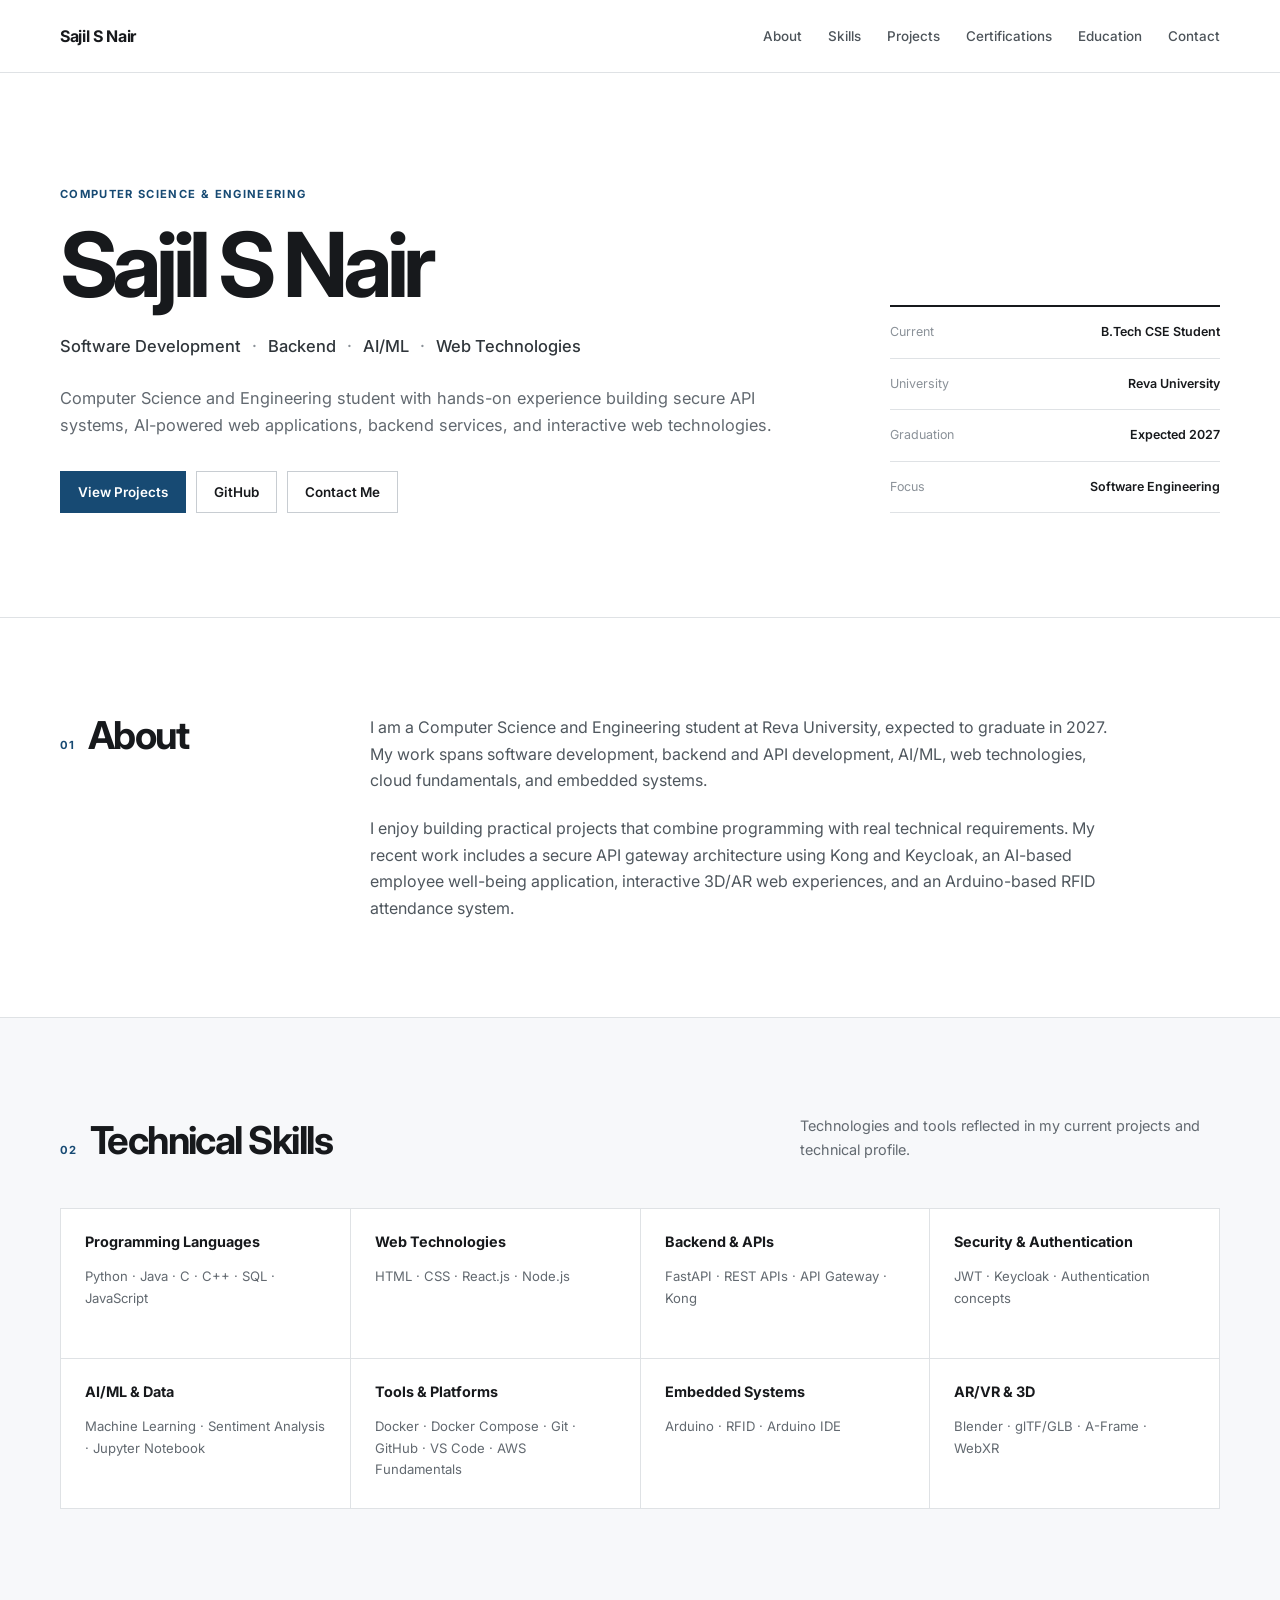
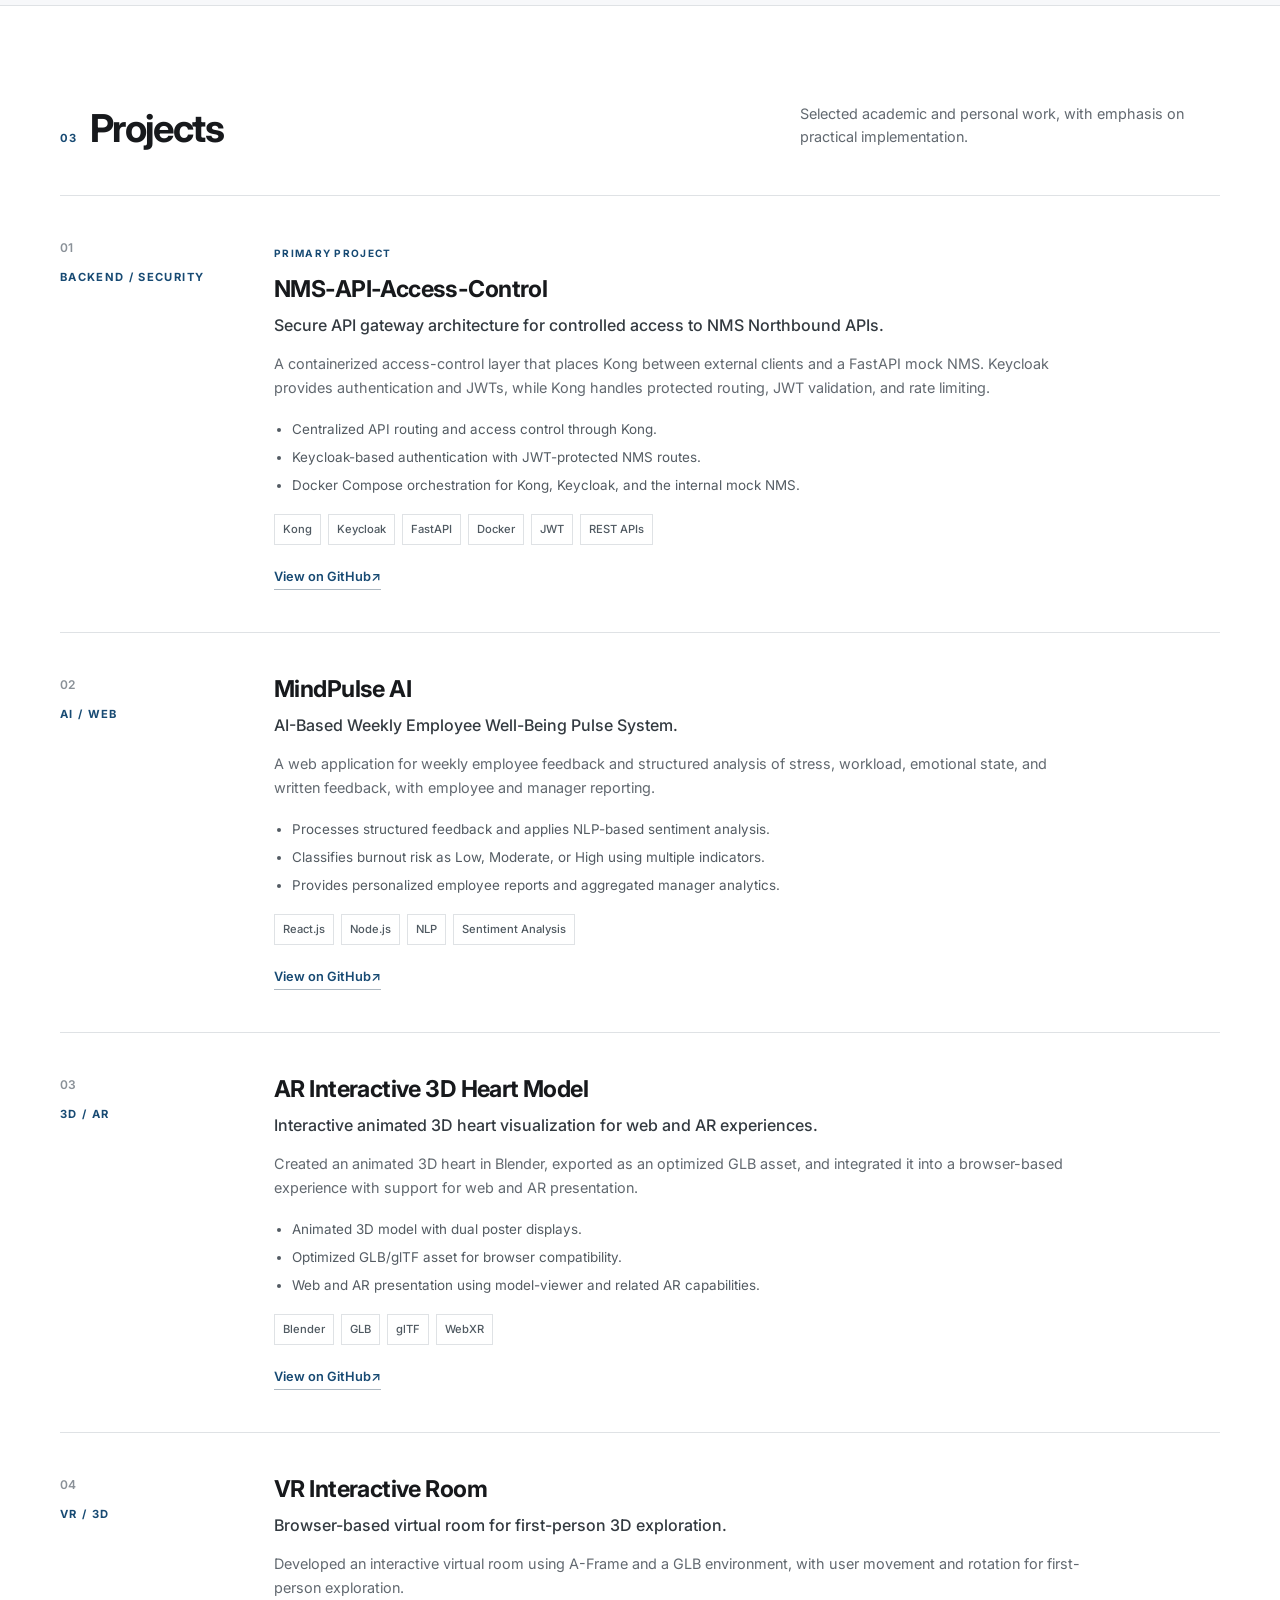
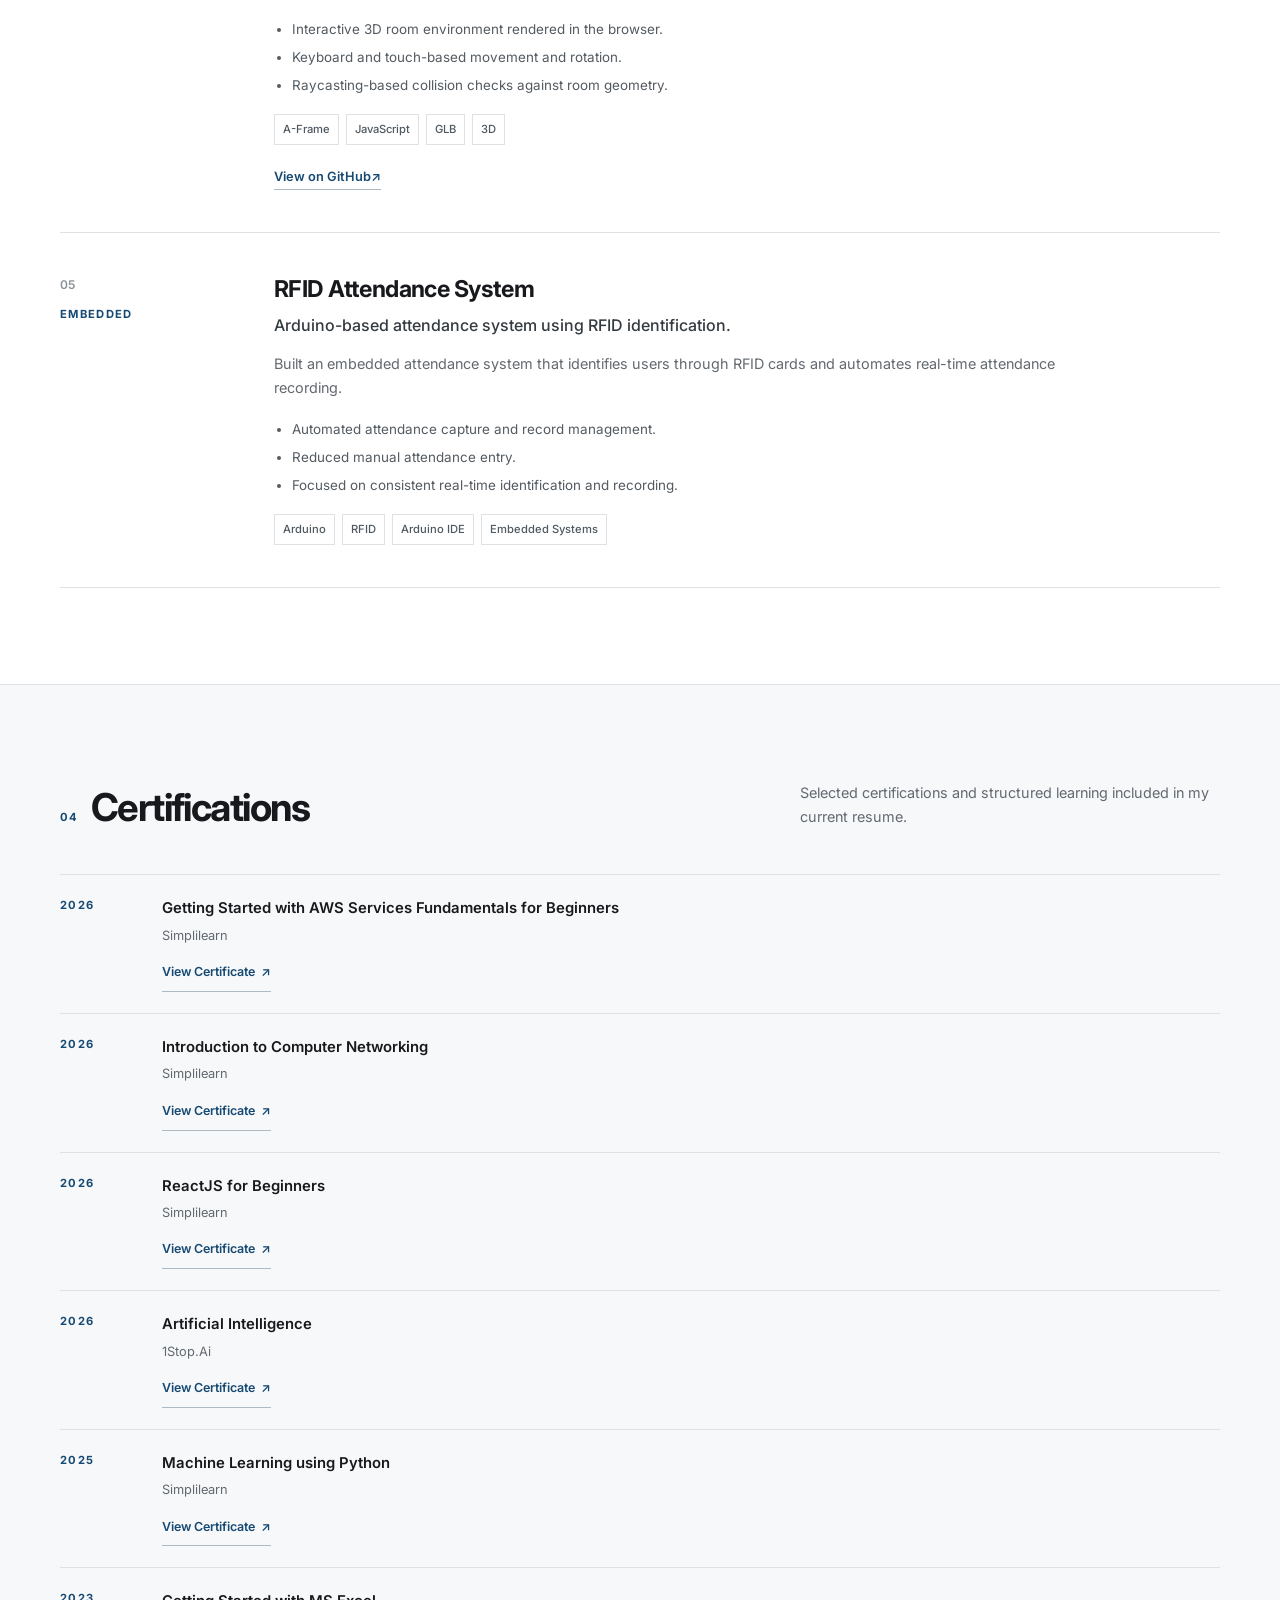
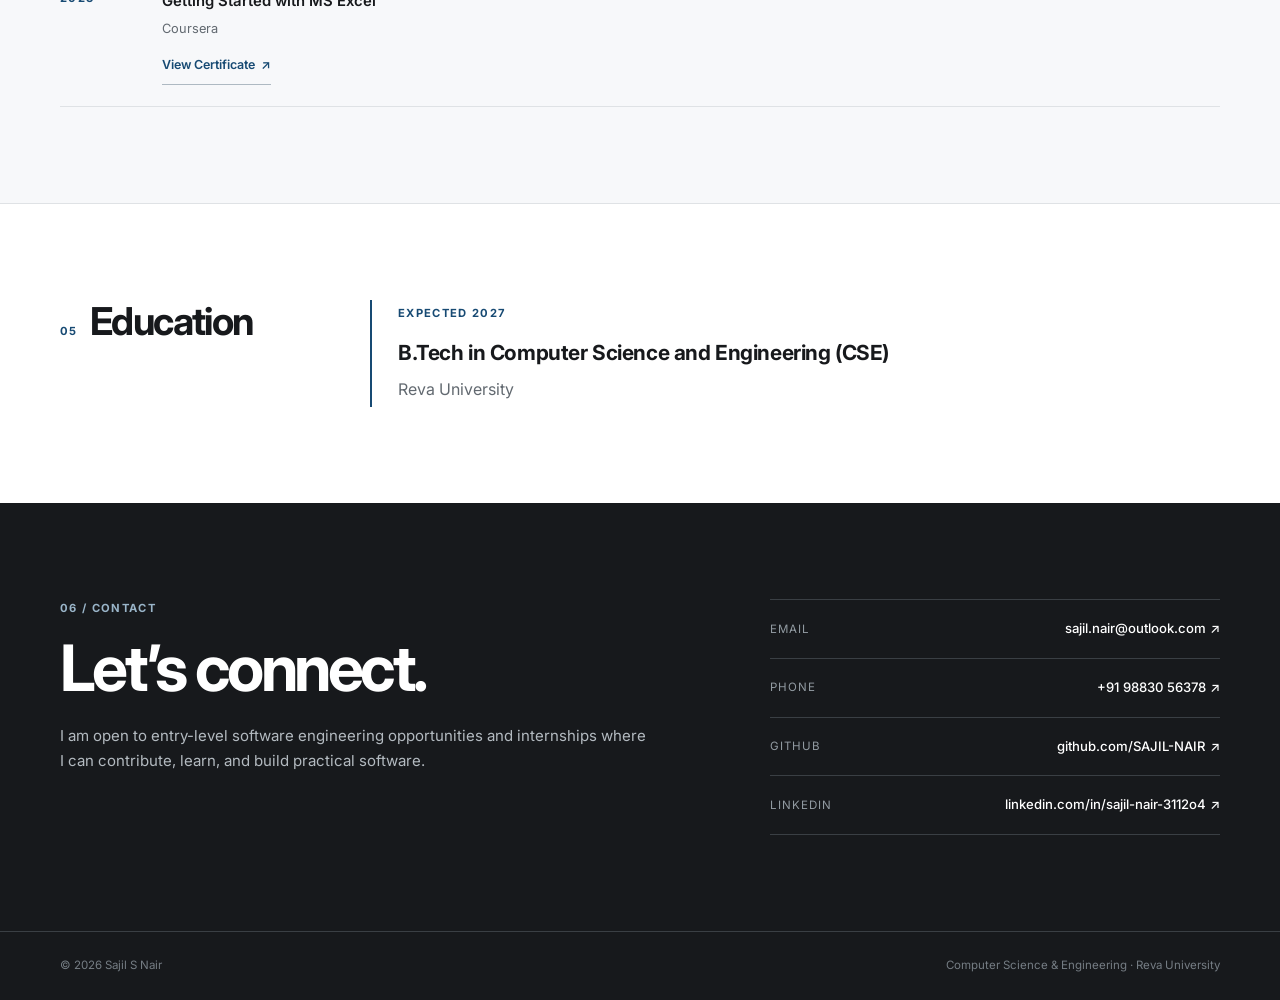
==== index.html @ 6e9b3d27 "Updates" ====
<!DOCTYPE html>
<html lang="en">
<head>
  <meta charset="UTF-8">
  <meta name="viewport" content="width=device-width, initial-scale=1.0">
  <meta name="description" content="Sajil S Nair — Computer Science and Engineering student, software developer, and aspiring backend and AI/ML engineer.">
  <meta name="theme-color" content="#ffffff">
  <meta property="og:title" content="Sajil S Nair | Computer Science Student & Software Developer">
  <meta property="og:description" content="Professional portfolio of Sajil S Nair, featuring software, backend, API, AI/ML, web, and embedded projects.">
  <title>Sajil S Nair | Computer Science Student & Software Developer</title>
  <link rel="preconnect" href="https://fonts.googleapis.com">
  <link rel="preconnect" href="https://fonts.gstatic.com" crossorigin>
  <link href="https://fonts.googleapis.com/css2?family=Inter:wght@400;500;600;700&display=swap" rel="stylesheet">
  <link rel="stylesheet" href="style.css">
</head>
<body>
  <header class="site-header">
    <div class="container nav-wrap">
      <a class="brand" href="#home" aria-label="Sajil S Nair home">Sajil S Nair</a>
      <button class="menu-toggle" type="button" aria-label="Open navigation" aria-expanded="false" aria-controls="site-nav">
        <span></span><span></span><span></span>
      </button>
      <nav id="site-nav" class="site-nav" aria-label="Primary navigation">
        <a href="#about">About</a>
        <a href="#skills">Skills</a>
        <a href="#projects">Projects</a>
        <a href="#certifications">Certifications</a>
        <a href="#education">Education</a>
        <a href="#contact">Contact</a>
      </nav>
    </div>
  </header>

  <main id="home">
    <section class="hero">
      <div class="container hero-grid">
        <div>
          <p class="overline">COMPUTER SCIENCE &amp; ENGINEERING</p>
          <h1>Sajil S Nair</h1>
          <p class="hero-role">Software Development <span>·</span> Backend <span>·</span> AI/ML <span>·</span> Web Technologies</p>
          <p class="hero-summary">
            Computer Science and Engineering student with hands-on experience building secure API systems,
            AI-powered web applications, backend services, and interactive web technologies.
          </p>
          <div class="actions">
            <a class="button button-primary" href="#projects">View Projects</a>
            <a class="button button-secondary" href="https://github.com/SAJIL-NAIR" target="_blank" rel="noopener">GitHub</a>
            <a class="button button-secondary" href="mailto:sajil.nair@outlook.com">Contact Me</a>
          </div>
        </div>
        <aside class="hero-aside" aria-label="Profile details">
          <div class="aside-row">
            <span>Current</span>
            <strong>B.Tech CSE Student</strong>
          </div>
          <div class="aside-row">
            <span>University</span>
            <strong>Reva University</strong>
          </div>
          <div class="aside-row">
            <span>Graduation</span>
            <strong>Expected 2027</strong>
          </div>
          <div class="aside-row">
            <span>Focus</span>
            <strong>Software Engineering</strong>
          </div>
        </aside>
      </div>
    </section>

    <section id="about" class="section">
      <div class="container section-grid">
        <div class="section-label">
          <span>01</span>
          <h2>About</h2>
        </div>
        <div class="section-content about-content">
          <p>
            I am a Computer Science and Engineering student at Reva University, expected to graduate in 2027.
            My work spans software development, backend and API development, AI/ML, web technologies,
            cloud fundamentals, and embedded systems.
          </p>
          <p>
            I enjoy building practical projects that combine programming with real technical requirements.
            My recent work includes a secure API gateway architecture using Kong and Keycloak, an AI-based
            employee well-being application, interactive 3D/AR web experiences, and an Arduino-based RFID
            attendance system.
          </p>
        </div>
      </div>
    </section>

    <section id="skills" class="section section-alt">
      <div class="container">
        <div class="section-heading">
          <div class="section-label"><span>02</span><h2>Technical Skills</h2></div>
          <p>Technologies and tools reflected in my current projects and technical profile.</p>
        </div>
        <div class="skills-grid">
          <article class="skill-group">
            <h3>Programming Languages</h3>
            <p>Python · Java · C · C++ · SQL · JavaScript</p>
          </article>
          <article class="skill-group">
            <h3>Web Technologies</h3>
            <p>HTML · CSS · React.js · Node.js</p>
          </article>
          <article class="skill-group">
            <h3>Backend &amp; APIs</h3>
            <p>FastAPI · REST APIs · API Gateway · Kong</p>
          </article>
          <article class="skill-group">
            <h3>Security &amp; Authentication</h3>
            <p>JWT · Keycloak · Authentication concepts</p>
          </article>
          <article class="skill-group">
            <h3>AI/ML &amp; Data</h3>
            <p>Machine Learning · Sentiment Analysis · Jupyter Notebook</p>
          </article>
          <article class="skill-group">
            <h3>Tools &amp; Platforms</h3>
            <p>Docker · Docker Compose · Git · GitHub · VS Code · AWS Fundamentals</p>
          </article>
          <article class="skill-group">
            <h3>Embedded Systems</h3>
            <p>Arduino · RFID · Arduino IDE</p>
          </article>
          <article class="skill-group">
            <h3>AR/VR &amp; 3D</h3>
            <p>Blender · glTF/GLB · A-Frame · WebXR</p>
          </article>
        </div>
      </div>
    </section>

    <section id="projects" class="section">
      <div class="container">
        <div class="section-heading">
          <div class="section-label"><span>03</span><h2>Projects</h2></div>
          <p>Selected academic and personal work, with emphasis on practical implementation.</p>
        </div>

        <div class="projects">
          <article class="project featured-project">
            <div class="project-meta">
              <span class="project-number">01</span>
              <span class="project-kind">Backend / Security</span>
            </div>
            <div class="project-body">
              <h3>NMS-API-Access-Control</h3>
              <p class="project-lead">Secure API gateway architecture for controlled access to NMS Northbound APIs.</p>
              <p>
                A containerized access-control layer that places Kong between external clients and a FastAPI
                mock NMS. Keycloak provides authentication and JWTs, while Kong handles protected routing,
                JWT validation, and rate limiting.
              </p>
              <ul>
                <li>Centralized API routing and access control through Kong.</li>
                <li>Keycloak-based authentication with JWT-protected NMS routes.</li>
                <li>Docker Compose orchestration for Kong, Keycloak, and the internal mock NMS.</li>
              </ul>
              <div class="tags"><span>Kong</span><span>Keycloak</span><span>FastAPI</span><span>Docker</span><span>JWT</span><span>REST APIs</span></div>
              <a class="project-link" href="https://github.com/SAJIL-NAIR/NMS-API-Access-Control" target="_blank" rel="noopener">View on GitHub <span aria-hidden="true">↗</span></a>
            </div>
          </article>

          <article class="project">
            <div class="project-meta">
              <span class="project-number">02</span>
              <span class="project-kind">AI / Web</span>
            </div>
            <div class="project-body">
              <h3>MindPulse AI</h3>
              <p class="project-lead">AI-Based Weekly Employee Well-Being Pulse System.</p>
              <p>
                A web application for weekly employee feedback and structured analysis of stress, workload,
                emotional state, and written feedback, with employee and manager reporting.
              </p>
              <ul>
                <li>Processes structured feedback and applies NLP-based sentiment analysis.</li>
                <li>Classifies burnout risk as Low, Moderate, or High using multiple indicators.</li>
                <li>Provides personalized employee reports and aggregated manager analytics.</li>
              </ul>
              <div class="tags"><span>React.js</span><span>Node.js</span><span>NLP</span><span>Sentiment Analysis</span></div>
              <a class="project-link" href="https://github.com/SAJIL-NAIR/MindPulse-AI" target="_blank" rel="noopener">View on GitHub <span aria-hidden="true">↗</span></a>
            </div>
          </article>

          <article class="project">
            <div class="project-meta">
              <span class="project-number">03</span>
              <span class="project-kind">3D / AR</span>
            </div>
            <div class="project-body">
              <h3>AR Interactive 3D Heart Model</h3>
              <p class="project-lead">Interactive animated 3D heart visualization for web and AR experiences.</p>
              <p>
                Created an animated 3D heart in Blender, exported as an optimized GLB asset, and integrated
                it into a browser-based experience with support for web and AR presentation.
              </p>
              <ul>
                <li>Animated 3D model with dual poster displays.</li>
                <li>Optimized GLB/glTF asset for browser compatibility.</li>
                <li>Web and AR presentation using model-viewer and related AR capabilities.</li>
              </ul>
              <div class="tags"><span>Blender</span><span>GLB</span><span>glTF</span><span>WebXR</span></div>
              <a class="project-link" href="https://github.com/SAJIL-NAIR/HEART_AR" target="_blank" rel="noopener">View on GitHub <span aria-hidden="true">↗</span></a>
            </div>
          </article>

          <article class="project">
            <div class="project-meta">
              <span class="project-number">04</span>
              <span class="project-kind">VR / 3D</span>
            </div>
            <div class="project-body">
              <h3>VR Interactive Room</h3>
              <p class="project-lead">Browser-based virtual room for first-person 3D exploration.</p>
              <p>
                Developed an interactive virtual room using A-Frame and a GLB environment, with user
                movement and rotation for first-person exploration.
              </p>
              <ul>
                <li>Interactive 3D room environment rendered in the browser.</li>
                <li>Keyboard and touch-based movement and rotation.</li>
                <li>Raycasting-based collision checks against room geometry.</li>
              </ul>
              <div class="tags"><span>A-Frame</span><span>JavaScript</span><span>GLB</span><span>3D</span></div>
              <a class="project-link" href="https://github.com/SAJIL-NAIR/AR-ROOM-VIEW" target="_blank" rel="noopener">View on GitHub <span aria-hidden="true">↗</span></a>
            </div>
          </article>

          <article class="project">
            <div class="project-meta">
              <span class="project-number">05</span>
              <span class="project-kind">Embedded</span>
            </div>
            <div class="project-body">
              <h3>RFID Attendance System</h3>
              <p class="project-lead">Arduino-based attendance system using RFID identification.</p>
              <p>
                Built an embedded attendance system that identifies users through RFID cards and automates
                real-time attendance recording.
              </p>
              <ul>
                <li>Automated attendance capture and record management.</li>
                <li>Reduced manual attendance entry.</li>
                <li>Focused on consistent real-time identification and recording.</li>
              </ul>
              <div class="tags"><span>Arduino</span><span>RFID</span><span>Arduino IDE</span><span>Embedded Systems</span></div>
            </div>
          </article>
        </div>
      </div>
    </section>

    <section id="certifications" class="section section-alt">
      <div class="container">
        <div class="section-heading">
          <div class="section-label"><span>04</span><h2>Certifications</h2></div>
          <p>Selected certifications and structured learning included in my current resume.</p>
        </div>
        <div class="certifications">
          <!-- Update the PDF filename here if the certificate file is renamed -->
          <article class="certification">
            <span class="cert-year">2026</span>
            <div>
              <h3>Getting Started with AWS Services Fundamentals for Beginners</h3>
              <p>Simplilearn</p>
              <a class="certification-link" href="certificates/Getting Started with AWS Services Fundamentals for Beginners.pdf" target="_blank" rel="noopener noreferrer">View Certificate <span aria-hidden="true">↗</span></a>
            </div>
          </article>
          <article class="certification">
            <span class="cert-year">2026</span>
            <div>
              <h3>Introduction to Computer Networking</h3>
              <p>Simplilearn</p>
              <a class="certification-link" href="certificates/Introduction to Computer Networking.pdf" target="_blank" rel="noopener noreferrer">View Certificate <span aria-hidden="true">↗</span></a>
            </div>
          </article>
          <article class="certification">
            <span class="cert-year">2026</span>
            <div>
              <h3>ReactJS for Beginners</h3>
              <p>Simplilearn</p>
              <a class="certification-link" href="certificates/ReactJS for Beginners.pdf" target="_blank" rel="noopener noreferrer">View Certificate <span aria-hidden="true">↗</span></a>
            </div>
          </article>
          <article class="certification">
            <span class="cert-year">2026</span>
            <div>
              <h3>Artificial Intelligence</h3>
              <p>1Stop.Ai</p>
              <a class="certification-link" href="certificates/Artificial Intelligence.pdf" target="_blank" rel="noopener noreferrer">View Certificate <span aria-hidden="true">↗</span></a>
            </div>
          </article>
          <article class="certification">
            <span class="cert-year">2025</span>
            <div>
              <h3>Machine Learning using Python</h3>
              <p>Simplilearn</p>
              <a class="certification-link" href="certificates/Machine Learning using Python.pdf" target="_blank" rel="noopener noreferrer">View Certificate <span aria-hidden="true">↗</span></a>
            </div>
          </article>
          <article class="certification">
            <span class="cert-year">2023</span>
            <div>
              <h3>Getting Started with MS Excel</h3>
              <p>Coursera</p>
              <a class="certification-link" href="certificates/Getting Started with MS Excel.pdf" target="_blank" rel="noopener noreferrer">View Certificate <span aria-hidden="true">↗</span></a>
            </div>
          </article>
        </div>
      </div>
    </section>

    <section id="education" class="section">
      <div class="container section-grid">
        <div class="section-label"><span>05</span><h2>Education</h2></div>
        <div class="education-entry">
          <p class="entry-date">EXPECTED 2027</p>
          <h3>B.Tech in Computer Science and Engineering (CSE)</h3>
          <p>Reva University</p>
        </div>
      </div>
    </section>

    <section id="contact" class="section contact-section">
      <div class="container contact-grid">
        <div>
          <p class="overline">06 / CONTACT</p>
          <h2>Let’s connect.</h2>
          <p>
            I am open to entry-level software engineering opportunities and internships where I can
            contribute, learn, and build practical software.
          </p>
        </div>
        <div class="contact-list">
          <a href="mailto:sajil.nair@outlook.com"><span>Email</span><strong>sajil.nair@outlook.com ↗</strong></a>
          <a href="tel:+919883056378"><span>Phone</span><strong>+91 98830 56378 ↗</strong></a>
          <a href="https://github.com/SAJIL-NAIR" target="_blank" rel="noopener noreferrer"><span>GitHub</span><strong>github.com/SAJIL-NAIR ↗</strong></a>
          <a class="contact-item" href="https://www.linkedin.com/in/sajil-nair-3112o4" target="_blank" rel="noopener noreferrer"><span>LinkedIn</span><strong>linkedin.com/in/sajil-nair-3112o4 ↗</strong></a>
        </div>
      </div>
    </section>
  </main>

  <footer class="site-footer">
    <div class="container footer-wrap">
      <span>© 2026 Sajil S Nair</span>
      <span>Computer Science &amp; Engineering · Reva University</span>
    </div>
  </footer>

  <script src="script.js"></script>
</body>
</html>
---- style.css ----
:root {
  --bg: #ffffff;
  --surface: #f7f8fa;
  --text: #17191c;
  --muted: #626970;
  --soft: #8a9198;
  --line: #dfe2e5;
  --line-strong: #c8cdd2;
  --accent: #174a73;
  --accent-dark: #103a5a;
  --max: 1160px;
}

* { box-sizing: border-box; }

html {
  scroll-behavior: smooth;
  scroll-padding-top: 84px;
}

body {
  margin: 0;
  background: var(--bg);
  color: var(--text);
  font-family: "Inter", system-ui, -apple-system, BlinkMacSystemFont, "Segoe UI", sans-serif;
  line-height: 1.65;
  -webkit-font-smoothing: antialiased;
}

a { color: inherit; text-decoration: none; }
button, a { -webkit-tap-highlight-color: transparent; }

.container {
  width: min(calc(100% - 48px), var(--max));
  margin-inline: auto;
}

.site-header {
  position: sticky;
  top: 0;
  z-index: 50;
  background: rgba(255, 255, 255, .96);
  border-bottom: 1px solid var(--line);
}

.nav-wrap {
  min-height: 72px;
  display: flex;
  align-items: center;
  justify-content: space-between;
}

.brand {
  font-size: 1rem;
  font-weight: 700;
  letter-spacing: -.02em;
}

.site-nav {
  display: flex;
  align-items: center;
  gap: 26px;
  font-size: .84rem;
  font-weight: 500;
}

.site-nav a {
  color: #4d545a;
  transition: color .18s ease;
}

.site-nav a:hover,
.site-nav a:focus-visible { color: var(--accent); }

.menu-toggle {
  display: none;
  width: 40px;
  height: 40px;
  padding: 9px;
  border: 1px solid var(--line);
  background: #fff;
  cursor: pointer;
}

.menu-toggle span {
  display: block;
  height: 1px;
  margin: 5px 0;
  background: var(--text);
}

.hero {
  border-bottom: 1px solid var(--line);
  padding: 112px 0 104px;
}

.hero-grid {
  display: grid;
  grid-template-columns: minmax(0, 1.55fr) minmax(260px, .7fr);
  gap: 100px;
  align-items: end;
}

.overline,
.section-label > span,
.entry-date,
.project-kind,
.cert-year {
  font-size: .7rem;
  font-weight: 700;
  letter-spacing: .12em;
  text-transform: uppercase;
}

.overline {
  margin: 0 0 18px;
  color: var(--accent);
}

.hero h1 {
  margin: 0;
  font-size: clamp(3.25rem, 7vw, 6.2rem);
  line-height: .98;
  letter-spacing: -.065em;
  font-weight: 700;
}

.hero-role {
  margin: 24px 0 0;
  font-size: 1.03rem;
  color: #30363b;
  font-weight: 500;
}

.hero-role span { color: var(--soft); padding: 0 7px; }

.hero-summary {
  max-width: 720px;
  margin: 25px 0 0;
  color: var(--muted);
  font-size: 1.02rem;
}

.actions {
  display: flex;
  flex-wrap: wrap;
  gap: 10px;
  margin-top: 32px;
}

.button {
  display: inline-flex;
  min-height: 42px;
  align-items: center;
  justify-content: center;
  padding: 0 17px;
  border: 1px solid var(--line-strong);
  font-size: .84rem;
  font-weight: 600;
  transition: background .18s ease, border-color .18s ease, color .18s ease;
}

.button-primary {
  color: #fff;
  background: var(--accent);
  border-color: var(--accent);
}

.button-primary:hover { background: var(--accent-dark); }

.button-secondary { background: #fff; }

.button-secondary:hover {
  color: var(--accent);
  border-color: var(--accent);
}

.hero-aside {
  border-top: 2px solid var(--text);
}

.aside-row {
  display: flex;
  justify-content: space-between;
  gap: 20px;
  padding: 15px 0;
  border-bottom: 1px solid var(--line);
  font-size: .78rem;
}

.aside-row span { color: var(--soft); }
.aside-row strong { font-weight: 600; text-align: right; }

.section {
  padding: 96px 0;
}

.section-alt {
  background: var(--surface);
  border-block: 1px solid var(--line);
}

.section-grid {
  display: grid;
  grid-template-columns: 240px minmax(0, 1fr);
  gap: 70px;
}

.section-label {
  display: flex;
  align-items: baseline;
  gap: 12px;
}

.section-label > span {
  color: var(--accent);
}

.section-label h2,
.section-heading h2 {
  margin: 0;
  font-size: clamp(1.8rem, 3vw, 2.45rem);
  line-height: 1.1;
  letter-spacing: -.04em;
}

.section-heading {
  display: flex;
  justify-content: space-between;
  align-items: end;
  gap: 40px;
  margin-bottom: 46px;
}

.section-heading > p {
  max-width: 420px;
  margin: 0;
  color: var(--muted);
  font-size: .9rem;
}

.about-content {
  max-width: 760px;
  color: #4f575e;
  font-size: 1rem;
}

.about-content p { margin: 0 0 22px; }
.about-content p:last-child { margin-bottom: 0; }

.skills-grid {
  display: grid;
  grid-template-columns: repeat(4, 1fr);
  border-top: 1px solid var(--line);
  border-left: 1px solid var(--line);
}

.skill-group {
  min-height: 150px;
  padding: 23px 24px;
  border-right: 1px solid var(--line);
  border-bottom: 1px solid var(--line);
  background: #fff;
}

.skill-group h3 {
  margin: 0 0 15px;
  font-size: .9rem;
  line-height: 1.35;
}

.skill-group p {
  margin: 0;
  color: var(--muted);
  font-size: .82rem;
}

.projects {
  border-top: 1px solid var(--line);
}

.project {
  display: grid;
  grid-template-columns: 170px minmax(0, 1fr);
  gap: 44px;
  padding: 42px 0;
  border-bottom: 1px solid var(--line);
}

.project-meta {
  display: flex;
  flex-direction: column;
  gap: 10px;
}

.project-number {
  font-size: .75rem;
  color: var(--soft);
  font-weight: 600;
}

.project-kind {
  color: var(--accent);
}

.project-body h3 {
  margin: 0;
  font-size: 1.45rem;
  line-height: 1.25;
  letter-spacing: -.025em;
}

.project-lead {
  margin: 8px 0 14px;
  color: #333a40;
  font-weight: 500;
}

.project-body > p:not(.project-lead) {
  max-width: 820px;
  margin: 0;
  color: var(--muted);
  font-size: .9rem;
}

.project-body ul {
  margin: 18px 0;
  padding-left: 18px;
  color: #535b62;
  font-size: .84rem;
}

.project-body li { margin: 6px 0; }

.tags {
  display: flex;
  flex-wrap: wrap;
  gap: 7px;
  margin-top: 18px;
}

.tags span {
  padding: 5px 8px;
  border: 1px solid var(--line);
  color: #4f5961;
  background: #fff;
  font-size: .7rem;
  font-weight: 500;
}

.project-link {
  display: inline-flex;
  margin-top: 21px;
  color: var(--accent);
  border-bottom: 1px solid #aeb9c2;
  padding-bottom: 2px;
  font-size: .8rem;
  font-weight: 600;
}

.project-link:hover { border-color: var(--accent); }

.featured-project .project-body {
  position: relative;
}

.featured-project .project-body::before {
  content: "PRIMARY PROJECT";
  display: inline-block;
  margin-bottom: 13px;
  color: var(--accent);
  font-size: .63rem;
  font-weight: 700;
  letter-spacing: .13em;
}

.certifications {
  border-top: 1px solid var(--line);
}

.certification {
  display: grid;
  grid-template-columns: 80px minmax(0, 1fr);
  gap: 22px;
  padding: 21px 0;
  border-bottom: 1px solid var(--line);
}

.cert-year { color: var(--accent); }

.certification h3 {
  margin: 0;
  font-size: .93rem;
  font-weight: 600;
}

.certification p {
  margin: 4px 0 0;
  color: var(--muted);
  font-size: .8rem;
}

.certification-link {
  display: inline-flex;
  align-items: center;
  gap: 6px;
  min-height: 36px;
  margin-top: 10px;
  padding-bottom: 2px;
  border-bottom: 1px solid #aeb9c2;
  color: var(--accent);
  font-size: .78rem;
  font-weight: 600;
}

.certification-link:hover,
.certification-link:focus-visible {
  border-color: var(--accent);
}

.education-entry {
  border-left: 2px solid var(--accent);
  padding: 4px 0 5px 26px;
}

.entry-date {
  margin: 0 0 13px;
  color: var(--accent);
}

.education-entry h3 {
  margin: 0;
  font-size: 1.3rem;
  letter-spacing: -.02em;
}

.education-entry > p:last-child {
  margin: 6px 0 0;
  color: var(--muted);
}

.contact-section {
  background: #17191c;
  color: #fff;
}

.contact-grid {
  display: grid;
  grid-template-columns: 1.15fr .85fr;
  gap: 100px;
}

.contact-section .overline { color: #9ab5c9; }

.contact-section h2 {
  margin: 0;
  font-size: clamp(2.3rem, 5vw, 4rem);
  line-height: 1;
  letter-spacing: -.055em;
}

.contact-section > .container > div:first-child > p:last-child {
  max-width: 590px;
  margin: 24px 0 0;
  color: #b3bac0;
  font-size: .94rem;
}

.contact-list {
  border-top: 1px solid #3a3f44;
}

.contact-list > a,
.contact-item {
  display: flex;
  align-items: center;
  justify-content: space-between;
  gap: 20px;
  padding: 18px 0;
  border-bottom: 1px solid #3a3f44;
}

.contact-list span {
  color: #929ba2;
  font-size: .72rem;
  text-transform: uppercase;
  letter-spacing: .09em;
}

.contact-list strong {
  font-size: .82rem;
  font-weight: 500;
  text-align: right;
}

.contact-list a:hover strong { color: #c5d9e8; }

.contact-item.unavailable strong { color: #6e767d; }

.site-footer {
  background: #17191c;
  color: #757d84;
  border-top: 1px solid #3a3f44;
}

.footer-wrap {
  min-height: 68px;
  display: flex;
  justify-content: space-between;
  align-items: center;
  gap: 20px;
  font-size: .72rem;
}

:focus-visible {
  outline: 2px solid var(--accent);
  outline-offset: 3px;
}

@media (max-width: 900px) {
  .container { width: min(calc(100% - 36px), var(--max)); }
  .hero-grid { grid-template-columns: 1fr; gap: 55px; }
  .hero { padding: 85px 0 80px; }
  .section-grid { grid-template-columns: 1fr; gap: 35px; }
  .skills-grid { grid-template-columns: repeat(2, 1fr); }
  .project { grid-template-columns: 100px 1fr; gap: 28px; }
  .contact-grid { grid-template-columns: 1fr; gap: 55px; }
}

@media (max-width: 680px) {
  .container { width: min(calc(100% - 28px), var(--max)); }
  .nav-wrap { min-height: 64px; }
  .menu-toggle { display: block; }
  .site-nav {
    display: none;
    position: absolute;
    top: 64px;
    left: 14px;
    right: 14px;
    flex-direction: column;
    align-items: stretch;
    gap: 0;
    padding: 7px 0;
    background: #fff;
    border: 1px solid var(--line);
  }
  .site-nav.is-open { display: flex; }
  .site-nav a { padding: 12px 15px; border-bottom: 1px solid var(--line); }
  .site-nav a:last-child { border-bottom: 0; }

  .hero { padding: 70px 0 64px; }
  .hero h1 { font-size: clamp(2.9rem, 16vw, 4.4rem); }
  .hero-role { line-height: 1.8; }
  .hero-role span { padding: 0 3px; }
  .hero-aside { margin-top: 4px; }

  .section { padding: 70px 0; }
  .section-heading { display: block; margin-bottom: 32px; }
  .section-heading > p { margin-top: 14px; }
  .skills-grid { grid-template-columns: 1fr; }

  .project { grid-template-columns: 1fr; gap: 13px; padding: 34px 0; }
  .project-meta { flex-direction: row; align-items: baseline; justify-content: space-between; }
  .project-body h3 { font-size: 1.3rem; }

  .certification { grid-template-columns: 1fr; gap: 5px; }
  .contact-list > a, .contact-item { display: block; }
  .contact-list strong { display: block; margin-top: 5px; text-align: left; }
  .footer-wrap { flex-direction: column; justify-content: center; padding: 16px 0; text-align: center; }
}

@media (prefers-reduced-motion: reduce) {
  html { scroll-behavior: auto; }
  * { transition-duration: 0.01ms !important; animation-duration: 0.01ms !important; }
}
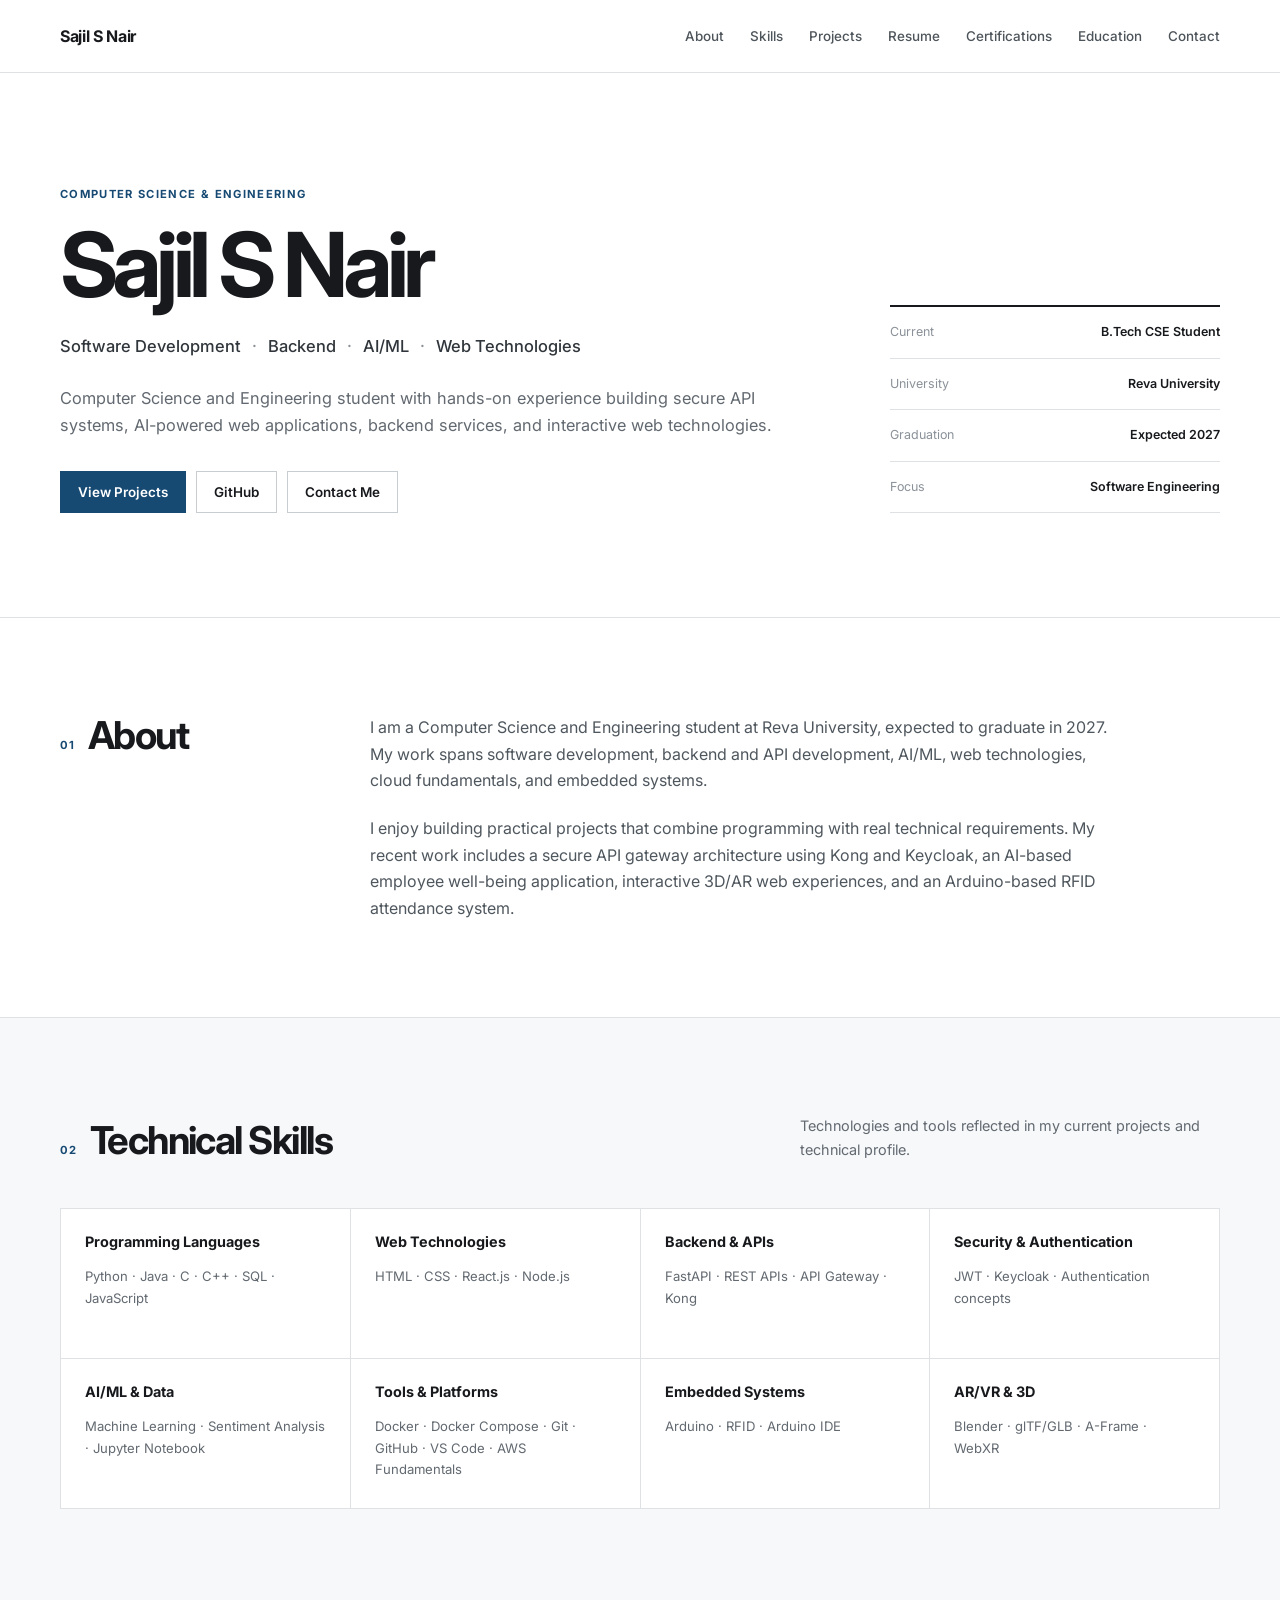
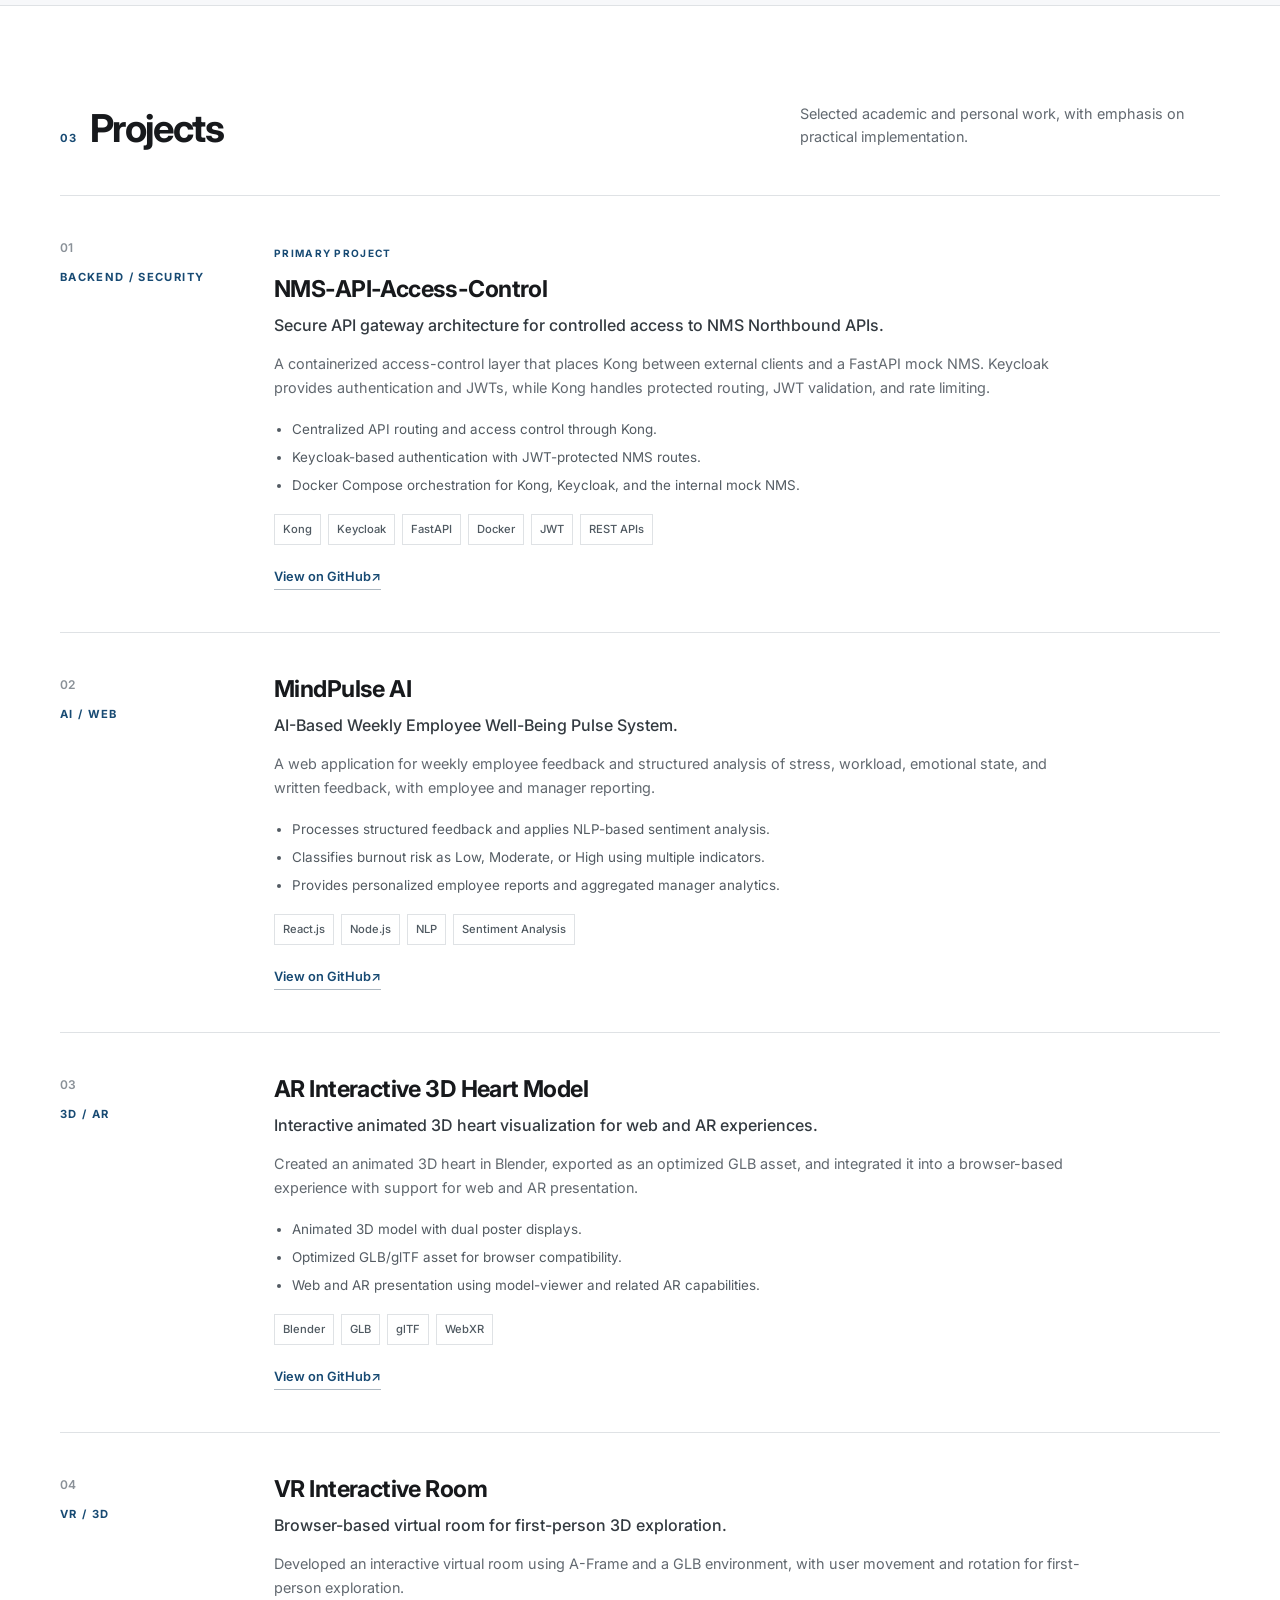
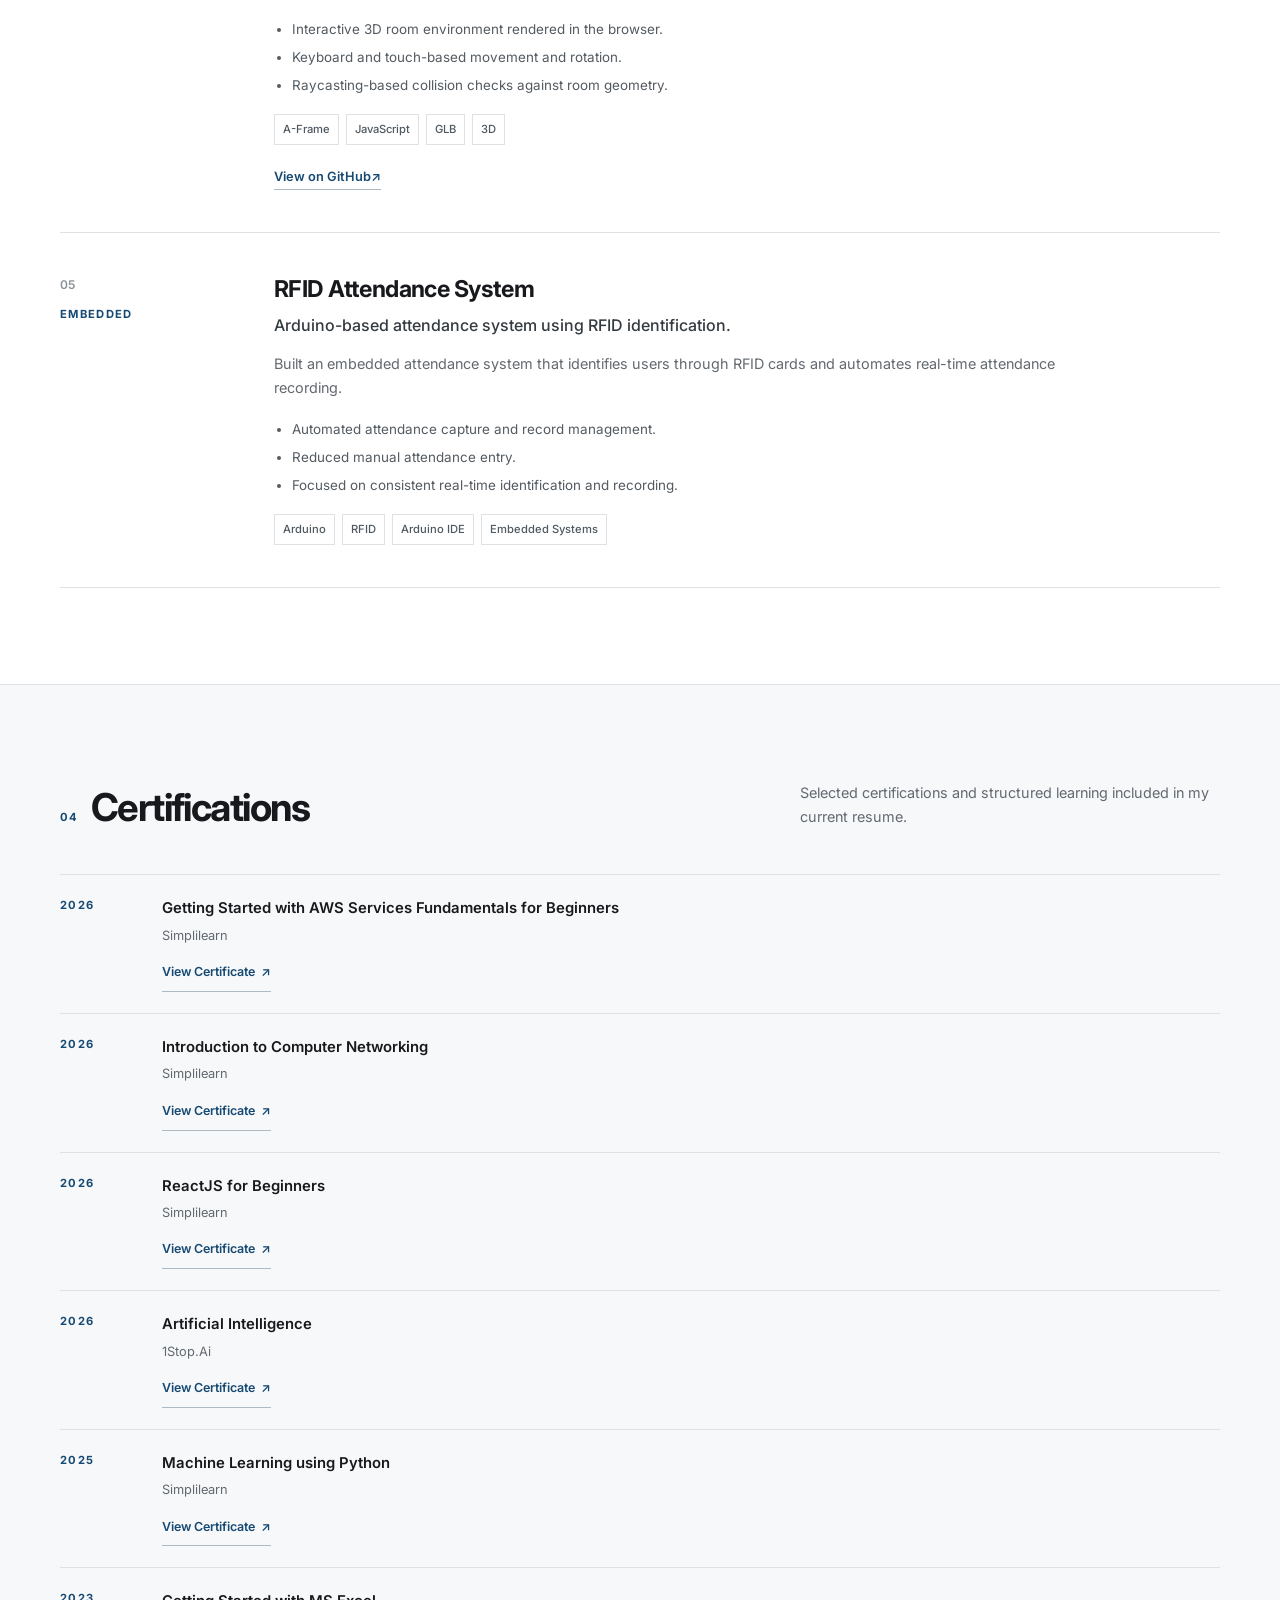
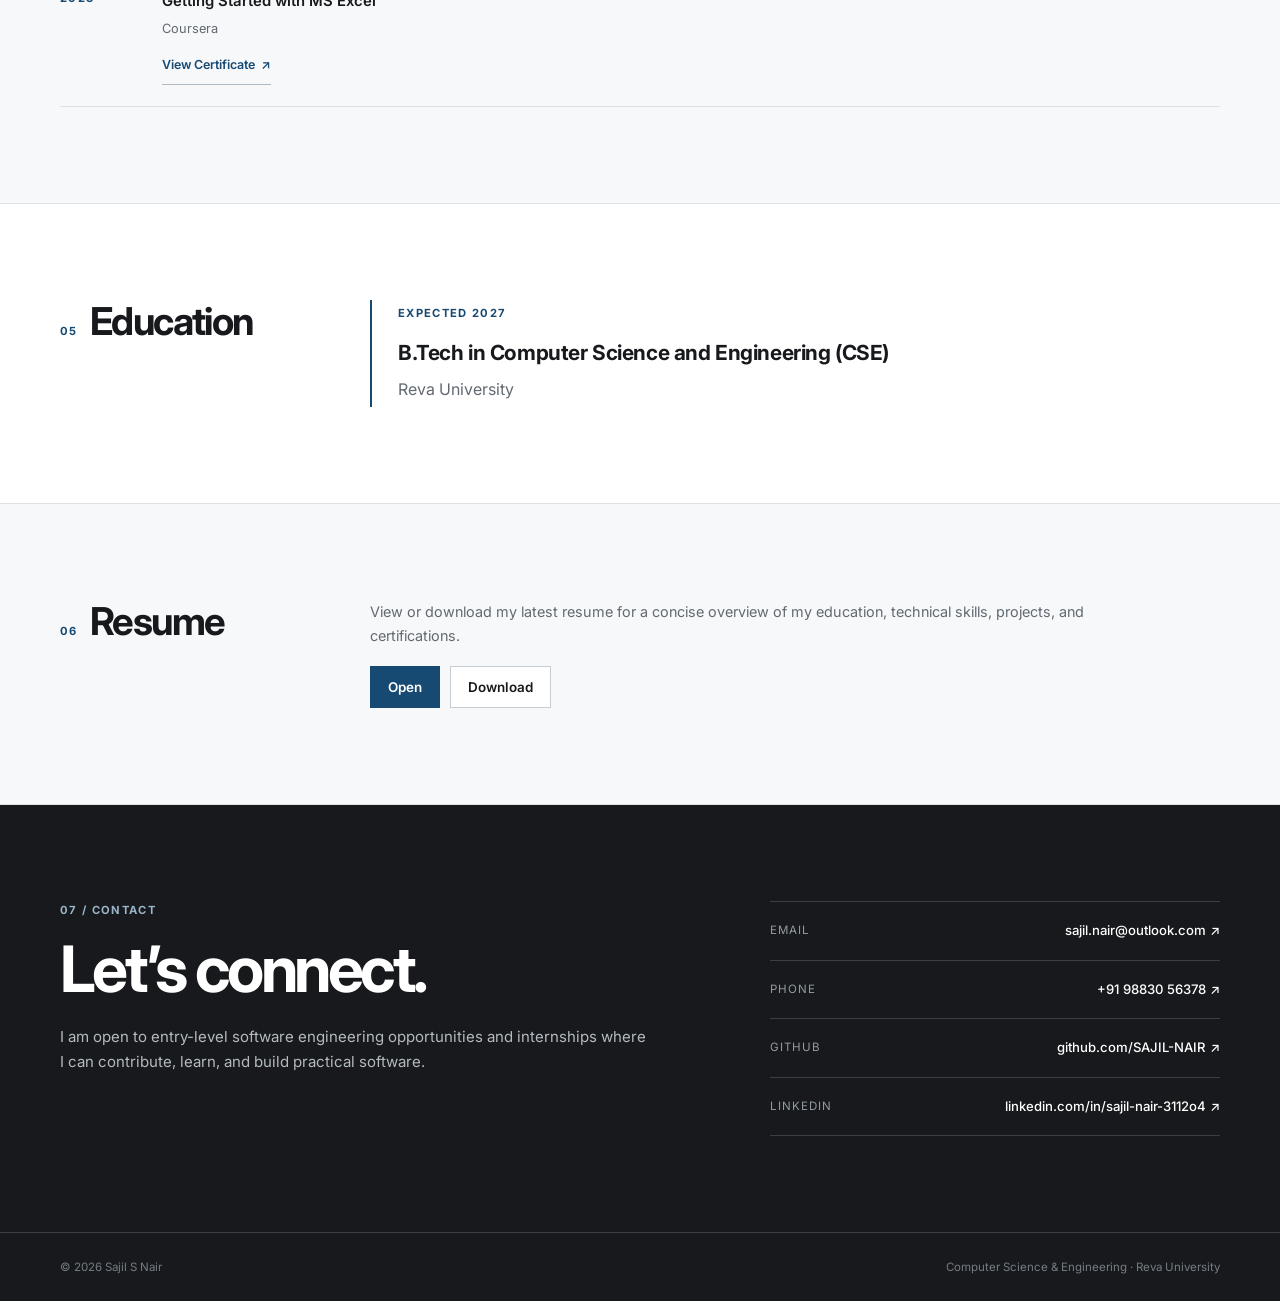
==== commit 70d6eb68: "- Implement portfolio resume feature" ====
--- a/index.html
+++ b/index.html
@@ -24,6 +24,7 @@
         <a href="#about">About</a>
         <a href="#skills">Skills</a>
         <a href="#projects">Projects</a>
+        <a href="resume.html">Resume</a>
         <a href="#certifications">Certifications</a>
         <a href="#education">Education</a>
         <a href="#contact">Contact</a>
@@ -326,10 +327,26 @@
       </div>
     </section>
 
+    <section id="resume" class="section section-alt">
+      <div class="container section-grid">
+        <div class="section-label"><span>06</span><h2>Resume</h2></div>
+        <div>
+          <p class="resume-section-description">
+            View or download my latest resume for a concise overview of my education, technical skills,
+            projects, and certifications.
+          </p>
+          <div class="actions resume-actions">
+            <a class="button button-primary" href="resume.html">Open</a>
+            <a class="button button-secondary" href="resume/RESUME.pdf" target="_blank" rel="noopener noreferrer" data-resume-download>Download</a>
+          </div>
+        </div>
+      </div>
+    </section>
+
     <section id="contact" class="section contact-section">
       <div class="container contact-grid">
         <div>
-          <p class="overline">06 / CONTACT</p>
+          <p class="overline">07 / CONTACT</p>
           <h2>Let’s connect.</h2>
           <p>
             I am open to entry-level software engineering opportunities and internships where I can
--- a/style.css
+++ b/style.css
@@ -160,6 +160,12 @@
   transition: background .18s ease, border-color .18s ease, color .18s ease;
 }
 
+.button[type="button"] {
+  appearance: none;
+  font-family: inherit;
+  cursor: pointer;
+}
+
 .button-primary {
   color: #fff;
   background: var(--accent);
@@ -512,6 +518,98 @@
   font-size: .72rem;
 }
 
+.resume-intro {
+  padding: 82px 0 68px;
+  border-bottom: 1px solid var(--line);
+}
+
+.resume-intro h1 {
+  margin: 0;
+  font-size: clamp(2.8rem, 6vw, 4.8rem);
+  line-height: 1;
+  letter-spacing: -.06em;
+}
+
+.resume-intro .hero-role { margin-top: 17px; }
+
+.resume-intro .hero-summary {
+  max-width: 760px;
+  margin-top: 19px;
+}
+
+.resume-section-description {
+  max-width: 760px;
+  margin: 0;
+  color: var(--muted);
+  font-size: .9rem;
+}
+
+.resume-actions { margin-top: 18px; }
+
+.resume-section {
+  padding: 58px 0;
+  border-bottom: 1px solid var(--line);
+}
+
+.resume-section h2 {
+  margin: 0 0 25px;
+  font-size: clamp(1.45rem, 2.5vw, 1.9rem);
+  line-height: 1.2;
+  letter-spacing: -.035em;
+}
+
+.resume-section h3 {
+  margin: 0 0 7px;
+  font-size: 1rem;
+  line-height: 1.4;
+}
+
+.resume-section p {
+  margin: 0;
+  color: var(--muted);
+  font-size: .9rem;
+}
+
+.resume-entry-list {
+  display: grid;
+  gap: 23px;
+}
+
+.resume-entry {
+  padding-bottom: 21px;
+  border-bottom: 1px solid var(--line);
+}
+
+.resume-entry:last-child {
+  padding-bottom: 0;
+  border-bottom: 0;
+}
+
+.resume-entry .resume-meta {
+  margin-bottom: 7px;
+  color: var(--accent);
+  font-size: .72rem;
+  font-weight: 700;
+  letter-spacing: .08em;
+  text-transform: uppercase;
+}
+
+.resume-entry ul {
+  margin: 10px 0 0;
+  padding-left: 19px;
+  color: var(--muted);
+  font-size: .86rem;
+}
+
+.resume-entry li { margin: 4px 0; }
+
+.resume-link-status {
+  min-height: 1.5em;
+  margin-top: 8px !important;
+  color: var(--accent) !important;
+  font-size: .82rem !important;
+}
+
 :focus-visible {
   outline: 2px solid var(--accent);
   outline-offset: 3px;
@@ -521,6 +619,7 @@
   .container { width: min(calc(100% - 36px), var(--max)); }
   .hero-grid { grid-template-columns: 1fr; gap: 55px; }
   .hero { padding: 85px 0 80px; }
+  .resume-intro { padding: 70px 0 58px; }
   .section-grid { grid-template-columns: 1fr; gap: 35px; }
   .skills-grid { grid-template-columns: repeat(2, 1fr); }
   .project { grid-template-columns: 100px 1fr; gap: 28px; }
@@ -550,6 +649,7 @@
 
   .hero { padding: 70px 0 64px; }
   .hero h1 { font-size: clamp(2.9rem, 16vw, 4.4rem); }
+  .resume-intro { padding: 60px 0 48px; }
   .hero-role { line-height: 1.8; }
   .hero-role span { padding: 0 3px; }
   .hero-aside { margin-top: 4px; }
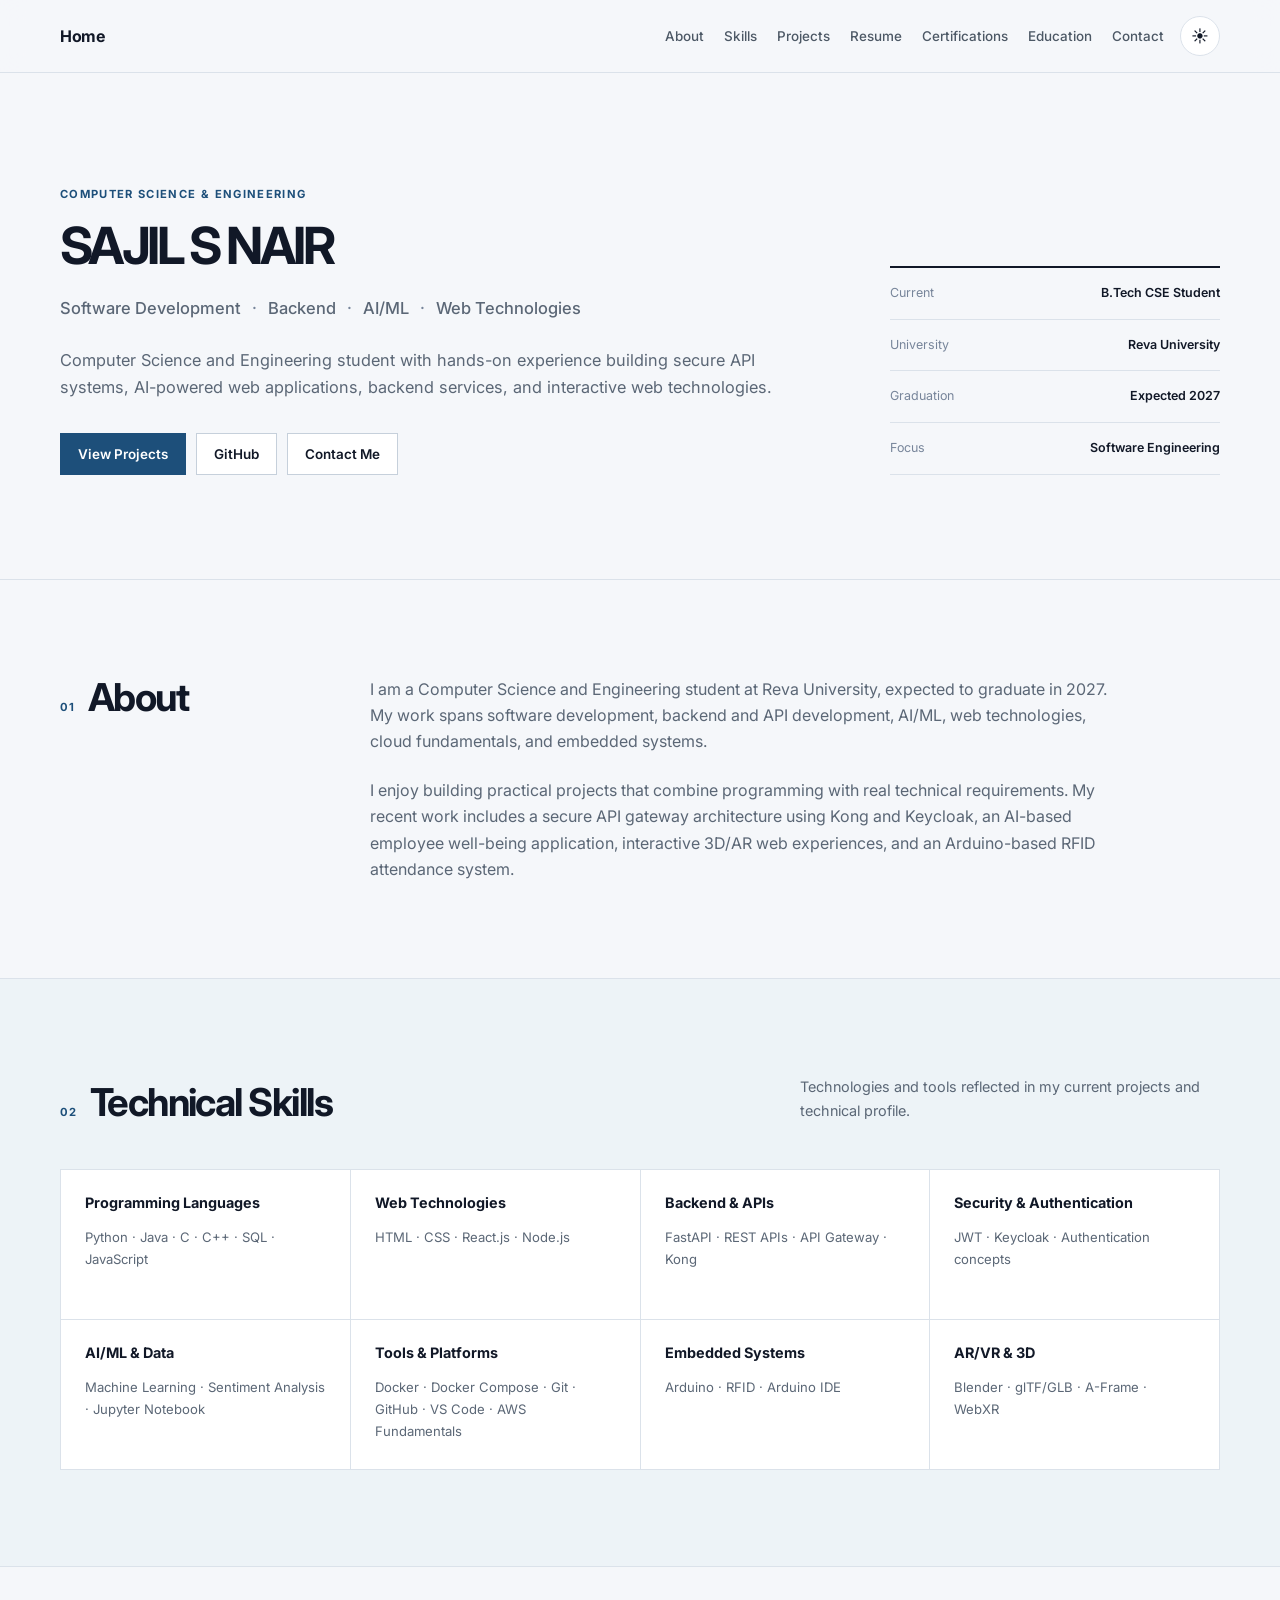
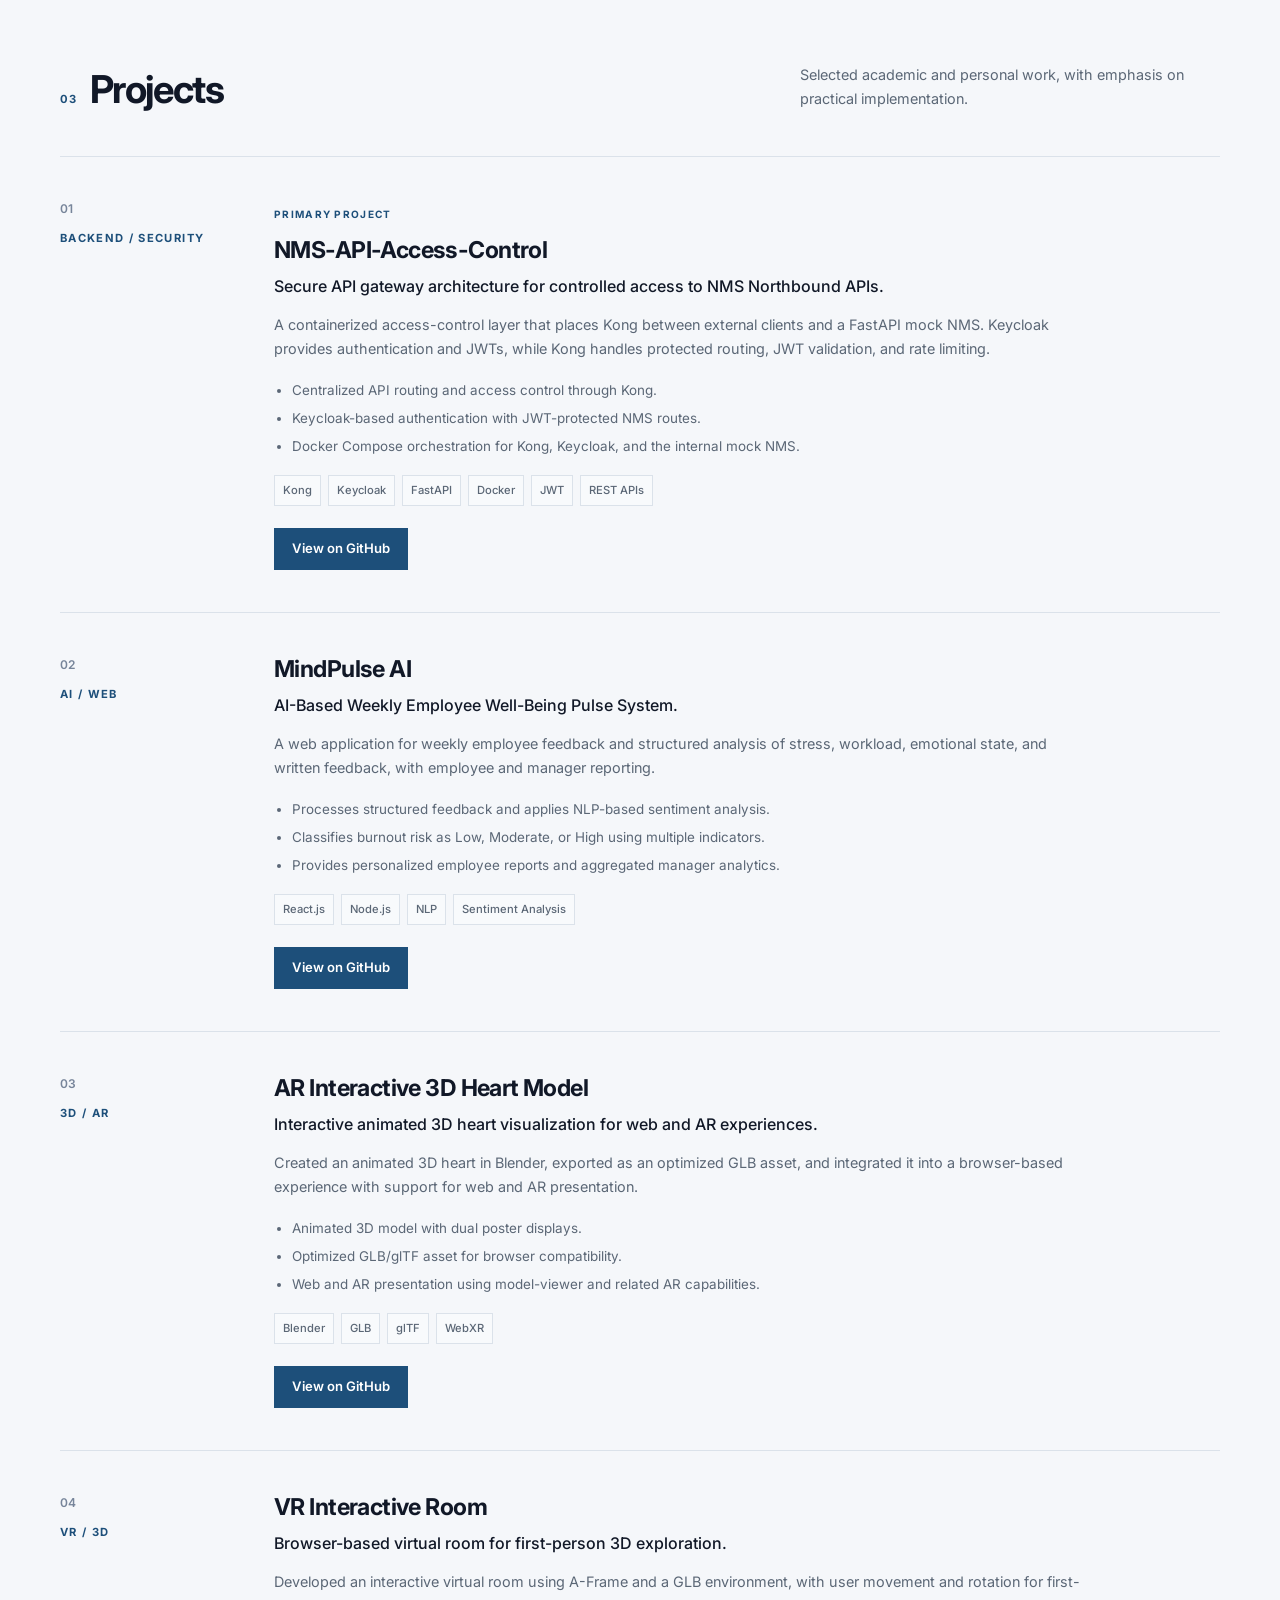
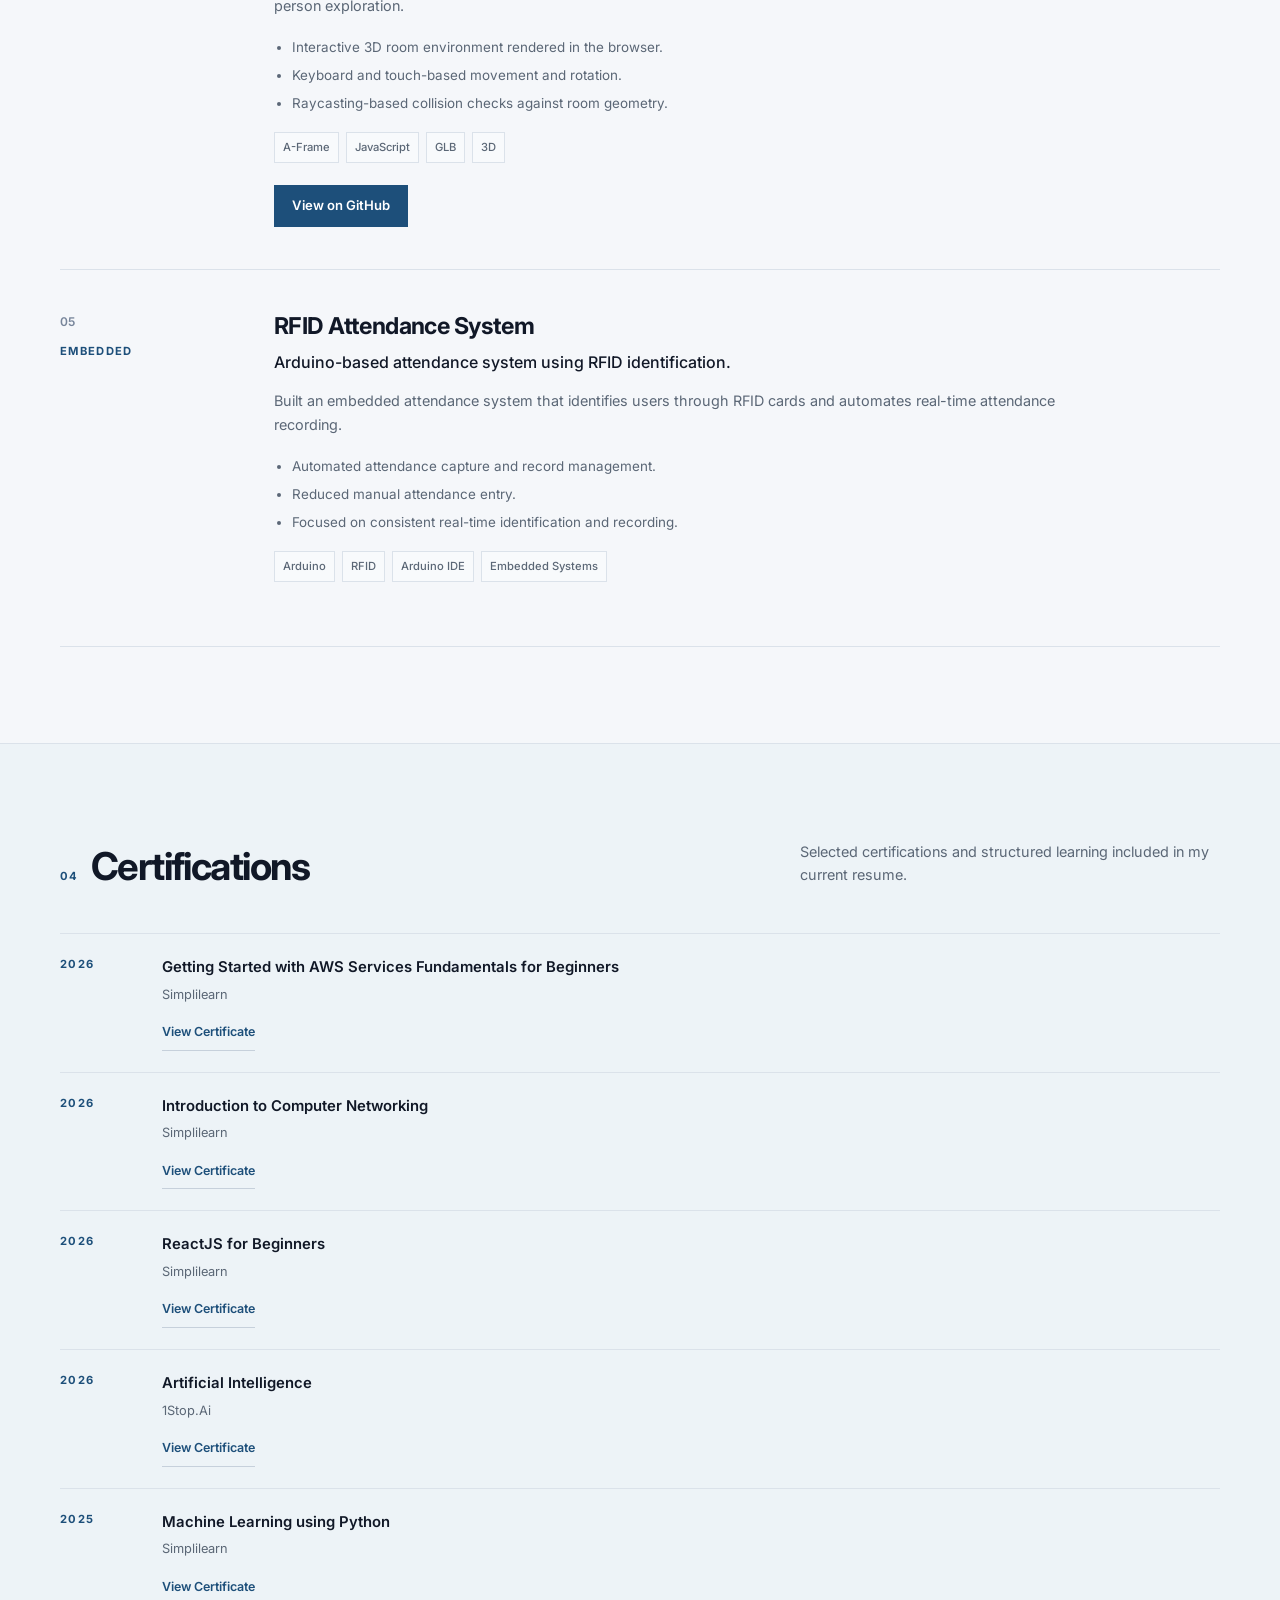
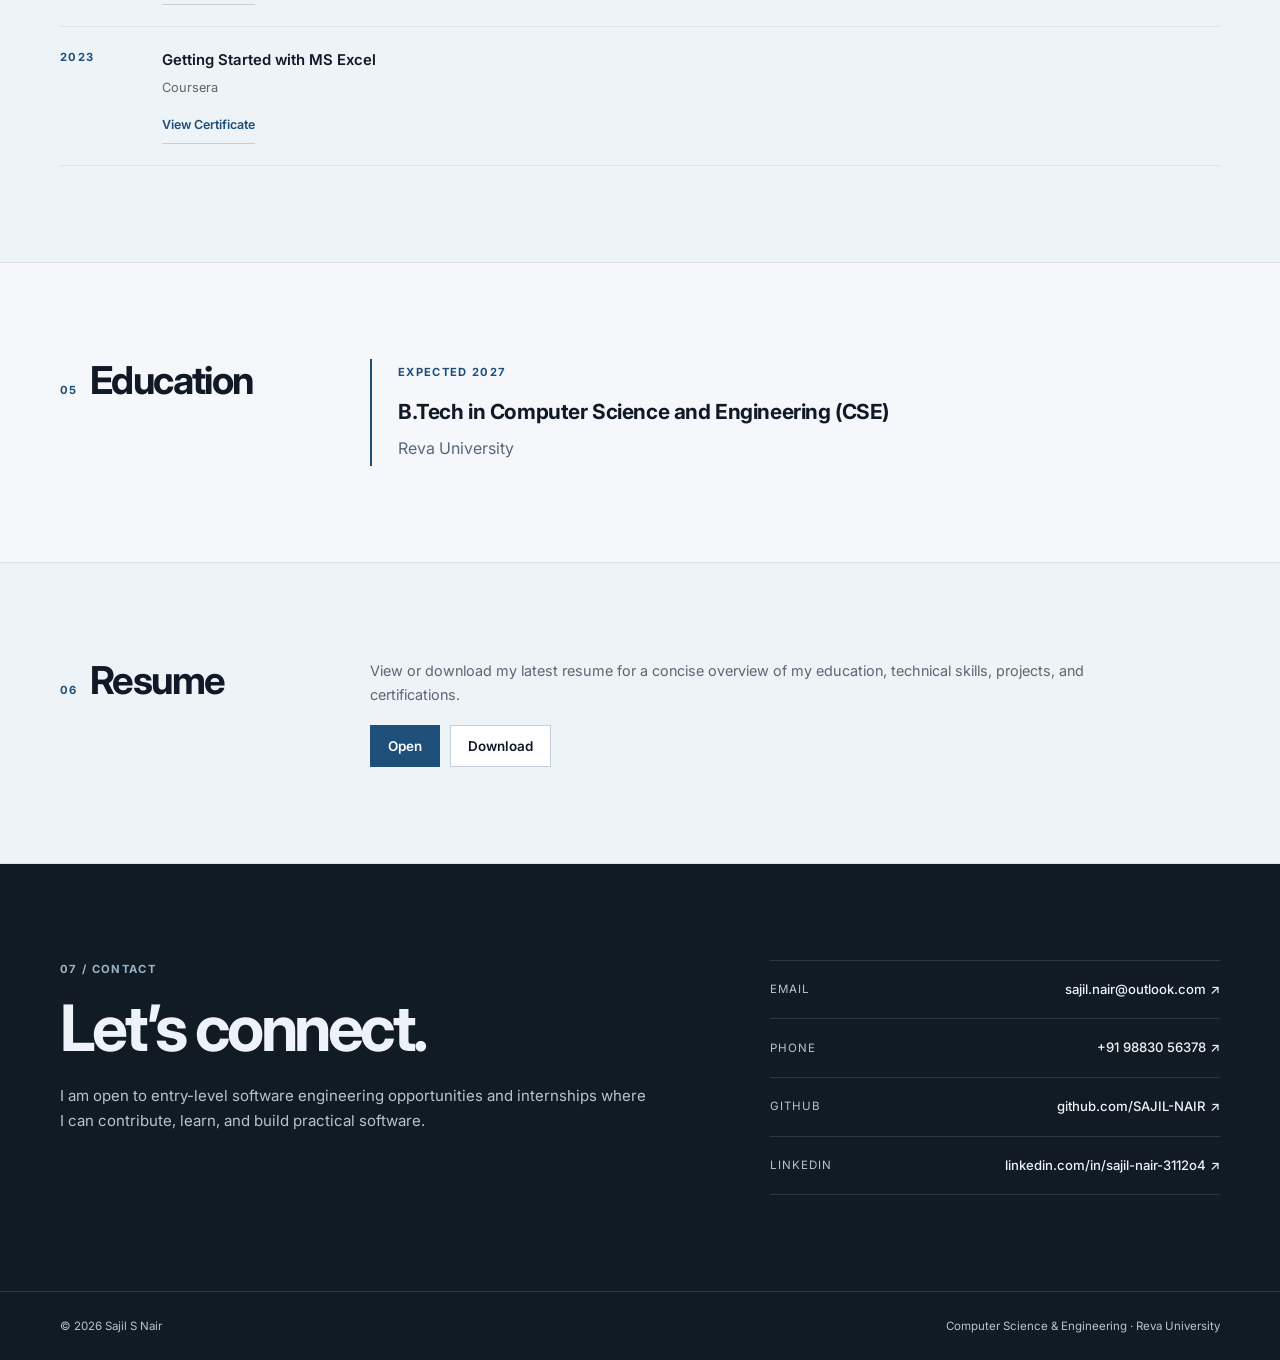
==== commit 95ccab7f: "Final portfolio updates" ====
--- a/index.html
+++ b/index.html
@@ -4,10 +4,20 @@
   <meta charset="UTF-8">
   <meta name="viewport" content="width=device-width, initial-scale=1.0">
   <meta name="description" content="Sajil S Nair — Computer Science and Engineering student, software developer, and aspiring backend and AI/ML engineer.">
-  <meta name="theme-color" content="#ffffff">
+  <meta name="theme-color" content="#f5f7fa">
   <meta property="og:title" content="Sajil S Nair | Computer Science Student & Software Developer">
   <meta property="og:description" content="Professional portfolio of Sajil S Nair, featuring software, backend, API, AI/ML, web, and embedded projects.">
   <title>Sajil S Nair | Computer Science Student & Software Developer</title>
+  <script>
+    (function () {
+      try {
+        const savedTheme = localStorage.getItem('theme');
+        document.documentElement.setAttribute('data-theme', savedTheme === 'dark' ? 'dark' : 'light');
+      } catch (error) {
+        document.documentElement.setAttribute('data-theme', 'light');
+      }
+    })();
+  </script>
   <link rel="preconnect" href="https://fonts.googleapis.com">
   <link rel="preconnect" href="https://fonts.gstatic.com" crossorigin>
   <link href="https://fonts.googleapis.com/css2?family=Inter:wght@400;500;600;700&display=swap" rel="stylesheet">
@@ -16,28 +26,34 @@
 <body>
   <header class="site-header">
     <div class="container nav-wrap">
-      <a class="brand" href="#home" aria-label="Sajil S Nair home">Sajil S Nair</a>
-      <button class="menu-toggle" type="button" aria-label="Open navigation" aria-expanded="false" aria-controls="site-nav">
-        <span></span><span></span><span></span>
-      </button>
-      <nav id="site-nav" class="site-nav" aria-label="Primary navigation">
-        <a href="#about">About</a>
-        <a href="#skills">Skills</a>
-        <a href="#projects">Projects</a>
-        <a href="resume.html">Resume</a>
-        <a href="#certifications">Certifications</a>
-        <a href="#education">Education</a>
-        <a href="#contact">Contact</a>
-      </nav>
+      <a class="brand" href="index.html" aria-label="Home">Home</a>
+      <div class="nav-controls">
+        <nav id="site-nav" class="site-nav" aria-label="Primary navigation">
+          <a href="#about">About</a>
+          <a href="#skills">Skills</a>
+          <a href="#projects">Projects</a>
+          <a href="resume.html">Resume</a>
+          <a href="#certifications">Certifications</a>
+          <a href="#education">Education</a>
+          <a href="#contact">Contact</a>
+        </nav>
+        <button class="theme-toggle" type="button" aria-label="Switch to dark mode" aria-pressed="false">
+          <span class="theme-symbol" aria-hidden="true">☀︎</span>
+          <span class="sr-only">Theme</span>
+        </button>
+        <button class="menu-toggle" type="button" aria-label="Open navigation" aria-expanded="false" aria-controls="site-nav">
+          <span></span><span></span><span></span>
+        </button>
+      </div>
     </div>
   </header>
 
   <main id="home">
-    <section class="hero">
+    <section class="hero reveal">
       <div class="container hero-grid">
-        <div>
+        <div class="hero-content reveal">
           <p class="overline">COMPUTER SCIENCE &amp; ENGINEERING</p>
-          <h1>Sajil S Nair</h1>
+          <h1>SAJIL S NAIR</h1>
           <p class="hero-role">Software Development <span>·</span> Backend <span>·</span> AI/ML <span>·</span> Web Technologies</p>
           <p class="hero-summary">
             Computer Science and Engineering student with hands-on experience building secure API systems,
@@ -49,7 +65,7 @@
             <a class="button button-secondary" href="mailto:sajil.nair@outlook.com">Contact Me</a>
           </div>
         </div>
-        <aside class="hero-aside" aria-label="Profile details">
+        <aside class="hero-aside reveal" aria-label="Profile details">
           <div class="aside-row">
             <span>Current</span>
             <strong>B.Tech CSE Student</strong>
@@ -70,7 +86,7 @@
       </div>
     </section>
 
-    <section id="about" class="section">
+    <section id="about" class="section reveal">
       <div class="container section-grid">
         <div class="section-label">
           <span>01</span>
@@ -92,42 +108,42 @@
       </div>
     </section>
 
-    <section id="skills" class="section section-alt">
+    <section id="skills" class="section section-alt reveal">
       <div class="container">
-        <div class="section-heading">
+        <div class="section-heading reveal">
           <div class="section-label"><span>02</span><h2>Technical Skills</h2></div>
           <p>Technologies and tools reflected in my current projects and technical profile.</p>
         </div>
         <div class="skills-grid">
-          <article class="skill-group">
+          <article class="skill-group reveal">
             <h3>Programming Languages</h3>
             <p>Python · Java · C · C++ · SQL · JavaScript</p>
           </article>
-          <article class="skill-group">
+          <article class="skill-group reveal">
             <h3>Web Technologies</h3>
             <p>HTML · CSS · React.js · Node.js</p>
           </article>
-          <article class="skill-group">
+          <article class="skill-group reveal">
             <h3>Backend &amp; APIs</h3>
             <p>FastAPI · REST APIs · API Gateway · Kong</p>
           </article>
-          <article class="skill-group">
+          <article class="skill-group reveal">
             <h3>Security &amp; Authentication</h3>
             <p>JWT · Keycloak · Authentication concepts</p>
           </article>
-          <article class="skill-group">
+          <article class="skill-group reveal">
             <h3>AI/ML &amp; Data</h3>
             <p>Machine Learning · Sentiment Analysis · Jupyter Notebook</p>
           </article>
-          <article class="skill-group">
+          <article class="skill-group reveal">
             <h3>Tools &amp; Platforms</h3>
             <p>Docker · Docker Compose · Git · GitHub · VS Code · AWS Fundamentals</p>
           </article>
-          <article class="skill-group">
+          <article class="skill-group reveal">
             <h3>Embedded Systems</h3>
             <p>Arduino · RFID · Arduino IDE</p>
           </article>
-          <article class="skill-group">
+          <article class="skill-group reveal">
             <h3>AR/VR &amp; 3D</h3>
             <p>Blender · glTF/GLB · A-Frame · WebXR</p>
           </article>
@@ -135,15 +151,15 @@
       </div>
     </section>
 
-    <section id="projects" class="section">
+    <section id="projects" class="section reveal">
       <div class="container">
-        <div class="section-heading">
+        <div class="section-heading reveal">
           <div class="section-label"><span>03</span><h2>Projects</h2></div>
           <p>Selected academic and personal work, with emphasis on practical implementation.</p>
         </div>
 
         <div class="projects">
-          <article class="project featured-project">
+          <article class="project featured-project reveal">
             <div class="project-meta">
               <span class="project-number">01</span>
               <span class="project-kind">Backend / Security</span>
@@ -162,11 +178,13 @@
                 <li>Docker Compose orchestration for Kong, Keycloak, and the internal mock NMS.</li>
               </ul>
               <div class="tags"><span>Kong</span><span>Keycloak</span><span>FastAPI</span><span>Docker</span><span>JWT</span><span>REST APIs</span></div>
-              <a class="project-link" href="https://github.com/SAJIL-NAIR/NMS-API-Access-Control" target="_blank" rel="noopener">View on GitHub <span aria-hidden="true">↗</span></a>
-            </div>
-          </article>
-
-          <article class="project">
+              <div class="project-actions">
+                <a class="project-button project-button-github" href="https://github.com/SAJIL-NAIR/NMS-API-Access-Control" target="_blank" rel="noopener">View on GitHub</a>
+              </div>
+            </div>
+          </article>
+
+          <article class="project reveal">
             <div class="project-meta">
               <span class="project-number">02</span>
               <span class="project-kind">AI / Web</span>
@@ -184,11 +202,13 @@
                 <li>Provides personalized employee reports and aggregated manager analytics.</li>
               </ul>
               <div class="tags"><span>React.js</span><span>Node.js</span><span>NLP</span><span>Sentiment Analysis</span></div>
-              <a class="project-link" href="https://github.com/SAJIL-NAIR/MindPulse-AI" target="_blank" rel="noopener">View on GitHub <span aria-hidden="true">↗</span></a>
-            </div>
-          </article>
-
-          <article class="project">
+              <div class="project-actions">
+                <a class="project-button project-button-github" href="https://github.com/SAJIL-NAIR/MindPulse-AI" target="_blank" rel="noopener">View on GitHub</a>
+              </div>
+            </div>
+          </article>
+
+          <article class="project reveal">
             <div class="project-meta">
               <span class="project-number">03</span>
               <span class="project-kind">3D / AR</span>
@@ -206,11 +226,13 @@
                 <li>Web and AR presentation using model-viewer and related AR capabilities.</li>
               </ul>
               <div class="tags"><span>Blender</span><span>GLB</span><span>glTF</span><span>WebXR</span></div>
-              <a class="project-link" href="https://github.com/SAJIL-NAIR/HEART_AR" target="_blank" rel="noopener">View on GitHub <span aria-hidden="true">↗</span></a>
-            </div>
-          </article>
-
-          <article class="project">
+              <div class="project-actions">
+                <a class="project-button project-button-github" href="https://github.com/SAJIL-NAIR/HEART_AR" target="_blank" rel="noopener">View on GitHub</a>
+              </div>
+            </div>
+          </article>
+
+          <article class="project reveal">
             <div class="project-meta">
               <span class="project-number">04</span>
               <span class="project-kind">VR / 3D</span>
@@ -228,11 +250,13 @@
                 <li>Raycasting-based collision checks against room geometry.</li>
               </ul>
               <div class="tags"><span>A-Frame</span><span>JavaScript</span><span>GLB</span><span>3D</span></div>
-              <a class="project-link" href="https://github.com/SAJIL-NAIR/AR-ROOM-VIEW" target="_blank" rel="noopener">View on GitHub <span aria-hidden="true">↗</span></a>
-            </div>
-          </article>
-
-          <article class="project">
+              <div class="project-actions">
+                <a class="project-button project-button-github" href="https://github.com/SAJIL-NAIR/AR-ROOM-VIEW" target="_blank" rel="noopener">View on GitHub</a>
+              </div>
+            </div>
+          </article>
+
+          <article class="project reveal">
             <div class="project-meta">
               <span class="project-number">05</span>
               <span class="project-kind">Embedded</span>
@@ -250,76 +274,76 @@
                 <li>Focused on consistent real-time identification and recording.</li>
               </ul>
               <div class="tags"><span>Arduino</span><span>RFID</span><span>Arduino IDE</span><span>Embedded Systems</span></div>
-            </div>
-          </article>
-        </div>
-      </div>
-    </section>
-
-    <section id="certifications" class="section section-alt">
+              <div class="project-actions"></div>
+            </div>
+          </article>
+        </div>
+      </div>
+    </section>
+
+    <section id="certifications" class="section section-alt reveal">
       <div class="container">
-        <div class="section-heading">
+        <div class="section-heading reveal">
           <div class="section-label"><span>04</span><h2>Certifications</h2></div>
           <p>Selected certifications and structured learning included in my current resume.</p>
         </div>
         <div class="certifications">
-          <!-- Update the PDF filename here if the certificate file is renamed -->
-          <article class="certification">
+          <article class="certification reveal">
             <span class="cert-year">2026</span>
             <div>
               <h3>Getting Started with AWS Services Fundamentals for Beginners</h3>
               <p>Simplilearn</p>
-              <a class="certification-link" href="certificates/Getting Started with AWS Services Fundamentals for Beginners.pdf" target="_blank" rel="noopener noreferrer">View Certificate <span aria-hidden="true">↗</span></a>
-            </div>
-          </article>
-          <article class="certification">
+              <a class="certification-link" href="certificates/Getting Started with AWS Services Fundamentals for Beginners.pdf" target="_blank" rel="noopener noreferrer">View Certificate</a>
+            </div>
+          </article>
+          <article class="certification reveal">
             <span class="cert-year">2026</span>
             <div>
               <h3>Introduction to Computer Networking</h3>
               <p>Simplilearn</p>
-              <a class="certification-link" href="certificates/Introduction to Computer Networking.pdf" target="_blank" rel="noopener noreferrer">View Certificate <span aria-hidden="true">↗</span></a>
-            </div>
-          </article>
-          <article class="certification">
+              <a class="certification-link" href="certificates/Introduction to Computer Networking.pdf" target="_blank" rel="noopener noreferrer">View Certificate</a>
+            </div>
+          </article>
+          <article class="certification reveal">
             <span class="cert-year">2026</span>
             <div>
               <h3>ReactJS for Beginners</h3>
               <p>Simplilearn</p>
-              <a class="certification-link" href="certificates/ReactJS for Beginners.pdf" target="_blank" rel="noopener noreferrer">View Certificate <span aria-hidden="true">↗</span></a>
-            </div>
-          </article>
-          <article class="certification">
+              <a class="certification-link" href="certificates/ReactJS for Beginners.pdf" target="_blank" rel="noopener noreferrer">View Certificate</a>
+            </div>
+          </article>
+          <article class="certification reveal">
             <span class="cert-year">2026</span>
             <div>
               <h3>Artificial Intelligence</h3>
               <p>1Stop.Ai</p>
-              <a class="certification-link" href="certificates/Artificial Intelligence.pdf" target="_blank" rel="noopener noreferrer">View Certificate <span aria-hidden="true">↗</span></a>
-            </div>
-          </article>
-          <article class="certification">
+              <a class="certification-link" href="certificates/Artificial Intelligence.pdf" target="_blank" rel="noopener noreferrer">View Certificate</a>
+            </div>
+          </article>
+          <article class="certification reveal">
             <span class="cert-year">2025</span>
             <div>
               <h3>Machine Learning using Python</h3>
               <p>Simplilearn</p>
-              <a class="certification-link" href="certificates/Machine Learning using Python.pdf" target="_blank" rel="noopener noreferrer">View Certificate <span aria-hidden="true">↗</span></a>
-            </div>
-          </article>
-          <article class="certification">
+              <a class="certification-link" href="certificates/Machine Learning using Python.pdf" target="_blank" rel="noopener noreferrer">View Certificate</a>
+            </div>
+          </article>
+          <article class="certification reveal">
             <span class="cert-year">2023</span>
             <div>
               <h3>Getting Started with MS Excel</h3>
               <p>Coursera</p>
-              <a class="certification-link" href="certificates/Getting Started with MS Excel.pdf" target="_blank" rel="noopener noreferrer">View Certificate <span aria-hidden="true">↗</span></a>
-            </div>
-          </article>
-        </div>
-      </div>
-    </section>
-
-    <section id="education" class="section">
+              <a class="certification-link" href="certificates/Getting Started with MS Excel.pdf" target="_blank" rel="noopener noreferrer">View Certificate</a>
+            </div>
+          </article>
+        </div>
+      </div>
+    </section>
+
+    <section id="education" class="section reveal">
       <div class="container section-grid">
         <div class="section-label"><span>05</span><h2>Education</h2></div>
-        <div class="education-entry">
+        <div class="education-entry reveal">
           <p class="entry-date">EXPECTED 2027</p>
           <h3>B.Tech in Computer Science and Engineering (CSE)</h3>
           <p>Reva University</p>
@@ -327,10 +351,10 @@
       </div>
     </section>
 
-    <section id="resume" class="section section-alt">
+    <section id="resume" class="section section-alt reveal">
       <div class="container section-grid">
         <div class="section-label"><span>06</span><h2>Resume</h2></div>
-        <div>
+        <div class="reveal">
           <p class="resume-section-description">
             View or download my latest resume for a concise overview of my education, technical skills,
             projects, and certifications.
@@ -343,7 +367,7 @@
       </div>
     </section>
 
-    <section id="contact" class="section contact-section">
+    <section id="contact" class="section contact-section reveal">
       <div class="container contact-grid">
         <div>
           <p class="overline">07 / CONTACT</p>
@@ -353,11 +377,11 @@
             contribute, learn, and build practical software.
           </p>
         </div>
-        <div class="contact-list">
+        <div class="contact-list reveal">
           <a href="mailto:sajil.nair@outlook.com"><span>Email</span><strong>sajil.nair@outlook.com ↗</strong></a>
           <a href="tel:+919883056378"><span>Phone</span><strong>+91 98830 56378 ↗</strong></a>
           <a href="https://github.com/SAJIL-NAIR" target="_blank" rel="noopener noreferrer"><span>GitHub</span><strong>github.com/SAJIL-NAIR ↗</strong></a>
-          <a class="contact-item" href="https://www.linkedin.com/in/sajil-nair-3112o4" target="_blank" rel="noopener noreferrer"><span>LinkedIn</span><strong>linkedin.com/in/sajil-nair-3112o4 ↗</strong></a>
+          <a href="https://www.linkedin.com/in/sajil-nair-3112o4" target="_blank" rel="noopener noreferrer"><span>LinkedIn</span><strong>linkedin.com/in/sajil-nair-3112o4 ↗</strong></a>
         </div>
       </div>
     </section>
--- a/style.css
+++ b/style.css
@@ -1,14 +1,51 @@
+
 :root {
-  --bg: #ffffff;
-  --surface: #f7f8fa;
-  --text: #17191c;
-  --muted: #626970;
-  --soft: #8a9198;
-  --line: #dfe2e5;
-  --line-strong: #c8cdd2;
-  --accent: #174a73;
-  --accent-dark: #103a5a;
+  --bg: #f5f7fa;
+  --surface: #edf3f7;
+  --surface-strong: #e6edf5;
+  --card: #ffffff;
+  --text: #111827;
+  --muted: #5b6776;
+  --soft: #77859a;
+  --line: #dbe2ea;
+  --line-strong: #c6d0db;
+  --accent: #1d4f7a;
+  --accent-dark: #123d60;
+  --header-bg: rgba(245, 247, 250, 0.9);
+  --nav-link: #4c5865;
+  --button-secondary-bg: #ffffff;
+  --button-secondary-text: var(--text);
+  --tag-bg: #f8fafc;
+  --shadow: 0 18px 42px rgba(15, 23, 42, 0.09);
+  --contact-bg: #111b24;
+  --contact-panel: #182533;
+  --contact-text: #edf3f8;
+  --contact-muted: #b7c4cf;
   --max: 1160px;
+}
+
+html[data-theme="dark"] {
+  --bg: #0f141a;
+  --surface: #121d29;
+  --surface-strong: #172734;
+  --card: #1a2431;
+  --text: #edf3f8;
+  --muted: #a9b7c4;
+  --soft: #8f9caf;
+  --line: #2a3949;
+  --line-strong: #334c60;
+  --accent: #8cc9ff;
+  --accent-dark: #b9e1ff;
+  --header-bg: rgba(15, 20, 26, 0.88);
+  --nav-link: #dfeaf6;
+  --button-secondary-bg: #1c2835;
+  --button-secondary-text: var(--text);
+  --tag-bg: rgba(255, 255, 255, 0.02);
+  --shadow: 0 18px 42px rgba(0, 0, 0, 0.28);
+  --contact-bg: #0d141b;
+  --contact-panel: #152231;
+  --contact-text: #edf3f8;
+  --contact-muted: #b9c5d0;
 }
 
 * { box-sizing: border-box; }
@@ -25,10 +62,12 @@
   font-family: "Inter", system-ui, -apple-system, BlinkMacSystemFont, "Segoe UI", sans-serif;
   line-height: 1.65;
   -webkit-font-smoothing: antialiased;
+  transition: background-color .25s ease, color .25s ease;
 }
 
 a { color: inherit; text-decoration: none; }
 button, a { -webkit-tap-highlight-color: transparent; }
+button { font: inherit; }
 
 .container {
   width: min(calc(100% - 48px), var(--max));
@@ -39,8 +78,10 @@
   position: sticky;
   top: 0;
   z-index: 50;
-  background: rgba(255, 255, 255, .96);
+  background: var(--header-bg);
   border-bottom: 1px solid var(--line);
+  backdrop-filter: blur(12px);
+  transition: background-color .25s ease, border-color .25s ease;
 }
 
 .nav-wrap {
@@ -48,45 +89,105 @@
   display: flex;
   align-items: center;
   justify-content: space-between;
+  gap: 18px;
+}
+
+.nav-controls {
+  display: flex;
+  align-items: center;
+  gap: 16px;
 }
 
 .brand {
   font-size: 1rem;
   font-weight: 700;
   letter-spacing: -.02em;
+  color: var(--text);
 }
 
 .site-nav {
   display: flex;
   align-items: center;
-  gap: 26px;
+  gap: 20px;
   font-size: .84rem;
   font-weight: 500;
 }
 
 .site-nav a {
-  color: #4d545a;
-  transition: color .18s ease;
+  color: var(--nav-link);
+  transition: color .18s ease, opacity .18s ease;
 }
 
 .site-nav a:hover,
 .site-nav a:focus-visible { color: var(--accent); }
+
+.theme-toggle,
+.menu-toggle {
+  display: inline-flex;
+  align-items: center;
+  justify-content: center;
+  background: var(--button-secondary-bg);
+  border: 1px solid var(--line);
+  color: var(--text);
+  cursor: pointer;
+  transition: background-color .2s ease, border-color .2s ease, color .2s ease, transform .2s ease, box-shadow .2s ease;
+}
+
+.theme-toggle {
+  width: 40px;
+  height: 40px;
+  border-radius: 50%;
+  padding: 0;
+}
+
+.theme-toggle:hover,
+.menu-toggle:hover,
+.theme-toggle:focus-visible,
+.menu-toggle:focus-visible {
+  border-color: var(--accent);
+  transform: translateY(-1px);
+  box-shadow: 0 8px 18px rgba(29, 79, 122, 0.12);
+}
+
+.theme-symbol {
+  font-size: 1.05rem;
+  line-height: 1;
+  display: inline-flex;
+  align-items: center;
+  justify-content: center;
+  transition: transform .2s ease;
+}
+
+.theme-toggle:hover .theme-symbol,
+.theme-toggle:focus-visible .theme-symbol {
+  transform: scale(1.06);
+}
 
 .menu-toggle {
   display: none;
   width: 40px;
   height: 40px;
   padding: 9px;
-  border: 1px solid var(--line);
-  background: #fff;
-  cursor: pointer;
 }
 
 .menu-toggle span {
   display: block;
+  width: 100%;
   height: 1px;
   margin: 5px 0;
   background: var(--text);
+}
+
+.sr-only {
+  position: absolute;
+  width: 1px;
+  height: 1px;
+  padding: 0;
+  margin: -1px;
+  overflow: hidden;
+  clip: rect(0, 0, 0, 0);
+  white-space: nowrap;
+  border: 0;
 }
 
 .hero {
@@ -117,18 +218,55 @@
   color: var(--accent);
 }
 
+.hero-content,
+.hero-aside,
+.section,
+.skill-group,
+.project,
+.certification,
+.education-entry,
+.contact-list,
+.resume-entry,
+.resume-section,
+.resume-intro {
+  transition: transform .2s ease, box-shadow .2s ease, border-color .2s ease;
+}
+
+.hero-content {
+  opacity: 0;
+  transform: translateY(18px);
+  animation: fadeUp .7s ease forwards;
+}
+
+.hero-aside {
+  border-top: 2px solid var(--text);
+  opacity: 0;
+  transform: translateY(18px);
+  animation: fadeUp .7s ease .1s forwards;
+}
+
+@keyframes fadeUp {
+  to {
+    opacity: 1;
+    transform: translateY(0);
+  }
+}
+
 .hero h1 {
   margin: 0;
-  font-size: clamp(3.25rem, 7vw, 6.2rem);
-  line-height: .98;
-  letter-spacing: -.065em;
+  font-family: "Segoe UI Variable", "Segoe UI", "Inter", system-ui, -apple-system, BlinkMacSystemFont, sans-serif;
+  font-size: clamp(2.8rem, 4vw, 4.8rem);
+  line-height: .96;
+  letter-spacing: -.07em;
   font-weight: 700;
+  text-transform: uppercase;
+  color: var(--text);
 }
 
 .hero-role {
   margin: 24px 0 0;
   font-size: 1.03rem;
-  color: #30363b;
+  color: var(--muted);
   font-weight: 500;
 }
 
@@ -157,7 +295,12 @@
   border: 1px solid var(--line-strong);
   font-size: .84rem;
   font-weight: 600;
-  transition: background .18s ease, border-color .18s ease, color .18s ease;
+  transition: background-color .18s ease, border-color .18s ease, color .18s ease, transform .18s ease, box-shadow .18s ease;
+}
+
+.button:hover,
+.button:focus-visible {
+  transform: translateY(-1px);
 }
 
 .button[type="button"] {
@@ -172,17 +315,20 @@
   border-color: var(--accent);
 }
 
-.button-primary:hover { background: var(--accent-dark); }
-
-.button-secondary { background: #fff; }
-
-.button-secondary:hover {
+.button-primary:hover,
+.button-primary:focus-visible {
+  background: var(--accent-dark);
+}
+
+.button-secondary {
+  background: var(--button-secondary-bg);
+  color: var(--button-secondary-text);
+}
+
+.button-secondary:hover,
+.button-secondary:focus-visible {
   color: var(--accent);
   border-color: var(--accent);
-}
-
-.hero-aside {
-  border-top: 2px solid var(--text);
 }
 
 .aside-row {
@@ -247,7 +393,7 @@
 
 .about-content {
   max-width: 760px;
-  color: #4f575e;
+  color: var(--muted);
   font-size: 1rem;
 }
 
@@ -266,7 +412,7 @@
   padding: 23px 24px;
   border-right: 1px solid var(--line);
   border-bottom: 1px solid var(--line);
-  background: #fff;
+  background: var(--card);
 }
 
 .skill-group h3 {
@@ -318,7 +464,7 @@
 
 .project-lead {
   margin: 8px 0 14px;
-  color: #333a40;
+  color: var(--text);
   font-weight: 500;
 }
 
@@ -332,7 +478,7 @@
 .project-body ul {
   margin: 18px 0;
   padding-left: 18px;
-  color: #535b62;
+  color: var(--muted);
   font-size: .84rem;
 }
 
@@ -348,23 +494,55 @@
 .tags span {
   padding: 5px 8px;
   border: 1px solid var(--line);
-  color: #4f5961;
-  background: #fff;
+  color: var(--muted);
+  background: var(--tag-bg);
   font-size: .7rem;
   font-weight: 500;
 }
 
-.project-link {
+.project-actions {
+  display: flex;
+  flex-wrap: wrap;
+  gap: 10px;
+  margin-top: 22px;
+}
+
+.project-button {
   display: inline-flex;
-  margin-top: 21px;
-  color: var(--accent);
-  border-bottom: 1px solid #aeb9c2;
-  padding-bottom: 2px;
-  font-size: .8rem;
+  min-height: 42px;
+  align-items: center;
+  justify-content: center;
+  padding: 0 17px;
+  border: 1px solid var(--line-strong);
+  font-size: .82rem;
   font-weight: 600;
-}
-
-.project-link:hover { border-color: var(--accent); }
+  line-height: 1;
+  transition: background-color .18s ease, border-color .18s ease, color .18s ease, transform .18s ease, box-shadow .18s ease;
+}
+
+.project-button:hover,
+.project-button:focus-visible {
+  transform: translateY(-1px);
+}
+
+.project-button-github {
+  background: var(--accent);
+  border-color: var(--accent);
+  color: #fff;
+}
+
+.project-button-github:hover,
+.project-button-github:focus-visible {
+  background: var(--accent-dark);
+  border-color: var(--accent-dark);
+}
+
+.project-button-disabled {
+  background: var(--surface);
+  border-color: var(--line);
+  color: var(--muted);
+  cursor: default;
+}
 
 .featured-project .project-body {
   position: relative;
@@ -390,6 +568,7 @@
   gap: 22px;
   padding: 21px 0;
   border-bottom: 1px solid var(--line);
+  background: transparent;
 }
 
 .cert-year { color: var(--accent); }
@@ -409,14 +588,13 @@
 .certification-link {
   display: inline-flex;
   align-items: center;
-  gap: 6px;
   min-height: 36px;
   margin-top: 10px;
-  padding-bottom: 2px;
-  border-bottom: 1px solid #aeb9c2;
   color: var(--accent);
   font-size: .78rem;
   font-weight: 600;
+  border-bottom: 1px solid var(--line-strong);
+  transition: border-color .18s ease, color .18s ease;
 }
 
 .certification-link:hover,
@@ -446,8 +624,8 @@
 }
 
 .contact-section {
-  background: #17191c;
-  color: #fff;
+  background: var(--contact-bg);
+  color: var(--contact-text);
 }
 
 .contact-grid {
@@ -468,12 +646,12 @@
 .contact-section > .container > div:first-child > p:last-child {
   max-width: 590px;
   margin: 24px 0 0;
-  color: #b3bac0;
+  color: var(--contact-muted);
   font-size: .94rem;
 }
 
 .contact-list {
-  border-top: 1px solid #3a3f44;
+  border-top: 1px solid rgba(255,255,255,0.12);
 }
 
 .contact-list > a,
@@ -483,11 +661,11 @@
   justify-content: space-between;
   gap: 20px;
   padding: 18px 0;
-  border-bottom: 1px solid #3a3f44;
+  border-bottom: 1px solid rgba(255,255,255,0.12);
 }
 
 .contact-list span {
-  color: #929ba2;
+  color: var(--contact-muted);
   font-size: .72rem;
   text-transform: uppercase;
   letter-spacing: .09em;
@@ -497,16 +675,15 @@
   font-size: .82rem;
   font-weight: 500;
   text-align: right;
+  color: var(--contact-text);
 }
 
 .contact-list a:hover strong { color: #c5d9e8; }
 
-.contact-item.unavailable strong { color: #6e767d; }
-
 .site-footer {
-  background: #17191c;
-  color: #757d84;
-  border-top: 1px solid #3a3f44;
+  background: var(--contact-bg);
+  color: var(--contact-muted);
+  border-top: 1px solid rgba(255,255,255,0.12);
 }
 
 .footer-wrap {
@@ -608,6 +785,38 @@
   margin-top: 8px !important;
   color: var(--accent) !important;
   font-size: .82rem !important;
+}
+
+.project-link {
+  display: inline-flex;
+  margin-top: 18px;
+  color: var(--accent);
+  border-bottom: 1px solid var(--line-strong);
+  padding-bottom: 2px;
+  font-size: .8rem;
+  font-weight: 600;
+  transition: border-color .18s ease, color .18s ease;
+}
+
+.project-link:hover,
+.project-link:focus-visible {
+  border-color: var(--accent);
+}
+
+.reveal {
+  opacity: 1;
+  transform: none;
+}
+
+.js .reveal {
+  opacity: 0;
+  transform: translate3d(0, 12px, 0);
+  transition: opacity .7s cubic-bezier(0.22, 1, 0.36, 1), transform .7s cubic-bezier(0.22, 1, 0.36, 1);
+}
+
+.js .reveal.is-visible {
+  opacity: 1;
+  transform: translate3d(0, 0, 0);
 }
 
 :focus-visible {
@@ -629,7 +838,8 @@
 @media (max-width: 680px) {
   .container { width: min(calc(100% - 28px), var(--max)); }
   .nav-wrap { min-height: 64px; }
-  .menu-toggle { display: block; }
+  .nav-controls { gap: 8px; }
+  .menu-toggle { display: inline-flex; }
   .site-nav {
     display: none;
     position: absolute;
@@ -640,19 +850,20 @@
     align-items: stretch;
     gap: 0;
     padding: 7px 0;
-    background: #fff;
+    background: var(--bg);
     border: 1px solid var(--line);
+    box-shadow: var(--shadow);
+    z-index: 30;
   }
   .site-nav.is-open { display: flex; }
   .site-nav a { padding: 12px 15px; border-bottom: 1px solid var(--line); }
   .site-nav a:last-child { border-bottom: 0; }
 
   .hero { padding: 70px 0 64px; }
-  .hero h1 { font-size: clamp(2.9rem, 16vw, 4.4rem); }
+  .hero h1 { font-size: clamp(2.7rem, 14vw, 4.2rem); }
   .resume-intro { padding: 60px 0 48px; }
   .hero-role { line-height: 1.8; }
   .hero-role span { padding: 0 3px; }
-  .hero-aside { margin-top: 4px; }
 
   .section { padding: 70px 0; }
   .section-heading { display: block; margin-bottom: 32px; }
@@ -662,6 +873,8 @@
   .project { grid-template-columns: 1fr; gap: 13px; padding: 34px 0; }
   .project-meta { flex-direction: row; align-items: baseline; justify-content: space-between; }
   .project-body h3 { font-size: 1.3rem; }
+  .project-actions { width: 100%; }
+  .project-button { flex: 1 1 0; }
 
   .certification { grid-template-columns: 1fr; gap: 5px; }
   .contact-list > a, .contact-item { display: block; }
@@ -671,5 +884,16 @@
 
 @media (prefers-reduced-motion: reduce) {
   html { scroll-behavior: auto; }
-  * { transition-duration: 0.01ms !important; animation-duration: 0.01ms !important; }
-}
+  *, *::before, *::after {
+    animation-duration: 0.01ms !important;
+    animation-iteration-count: 1 !important;
+    transition-duration: 0.01ms !important;
+    scroll-behavior: auto !important;
+  }
+  .reveal,
+  .js .reveal {
+    opacity: 1 !important;
+    transform: none !important;
+    transition: none !important;
+  }
+}
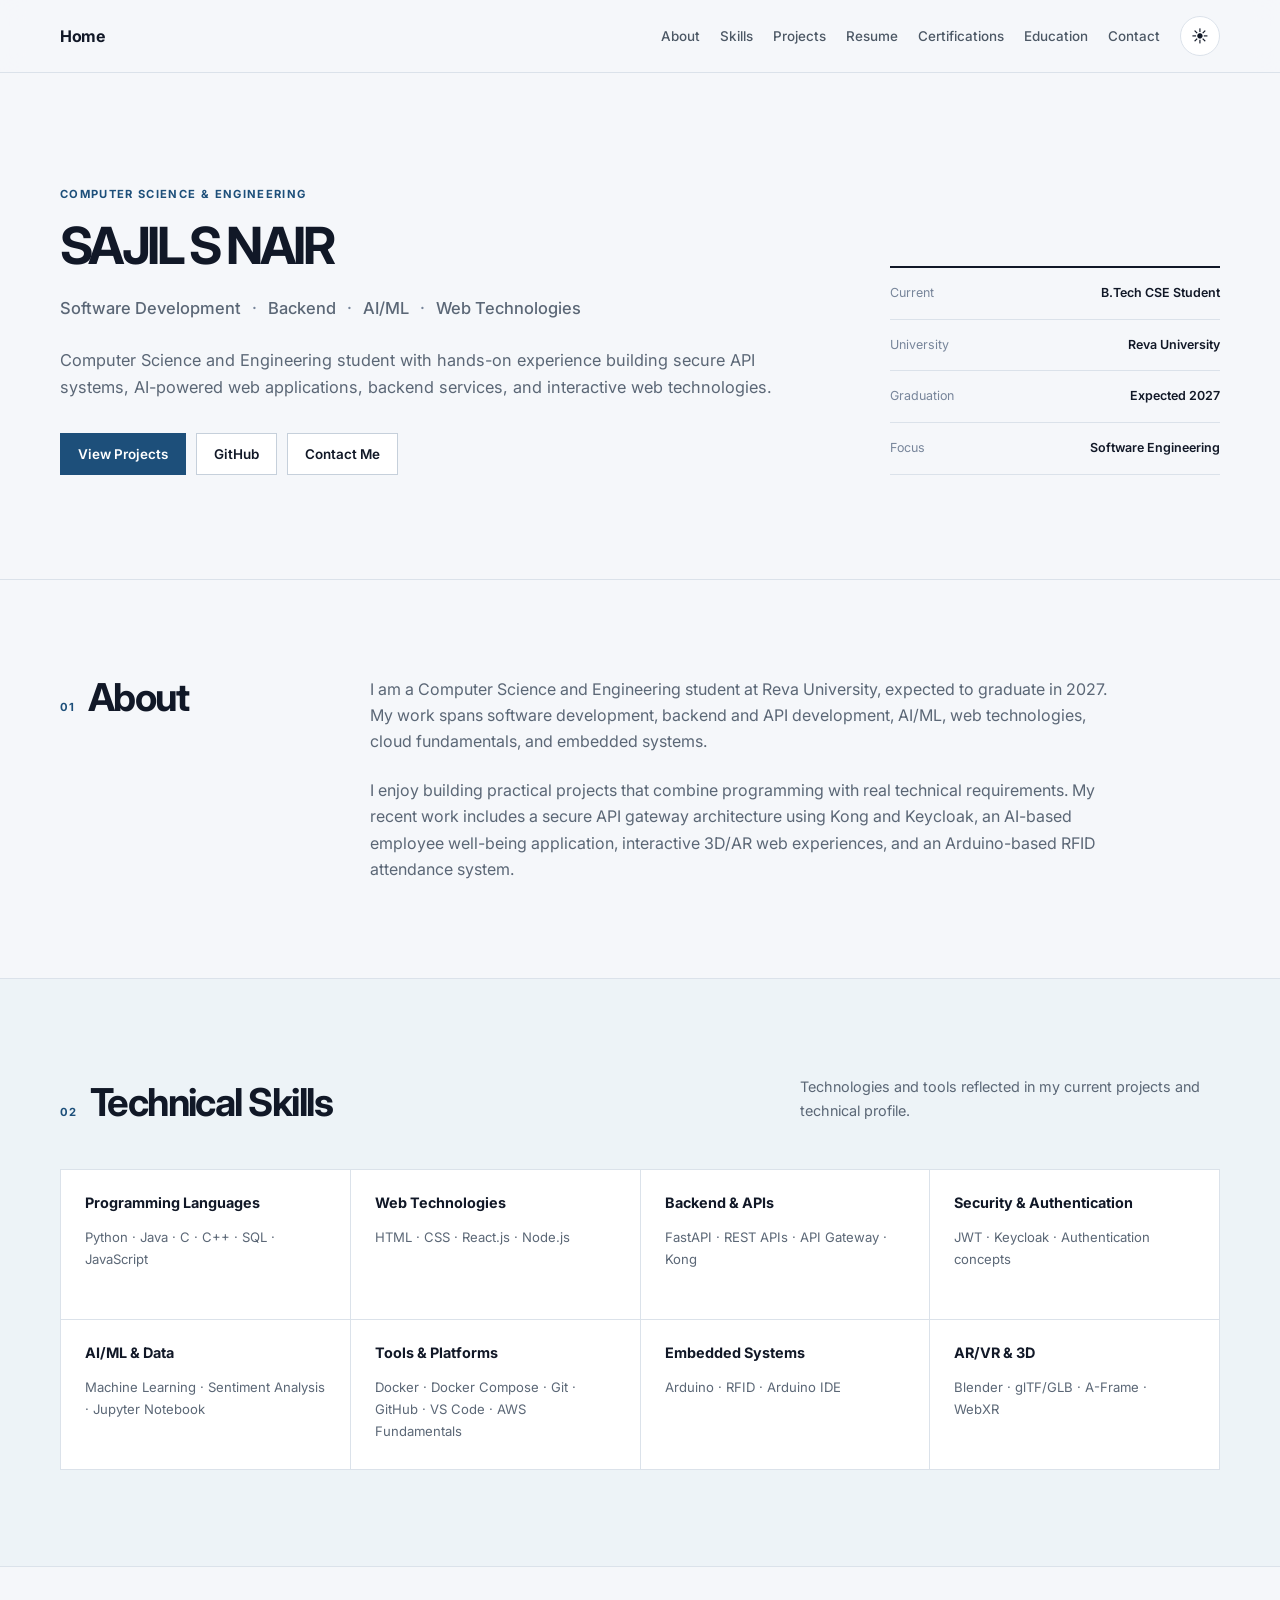
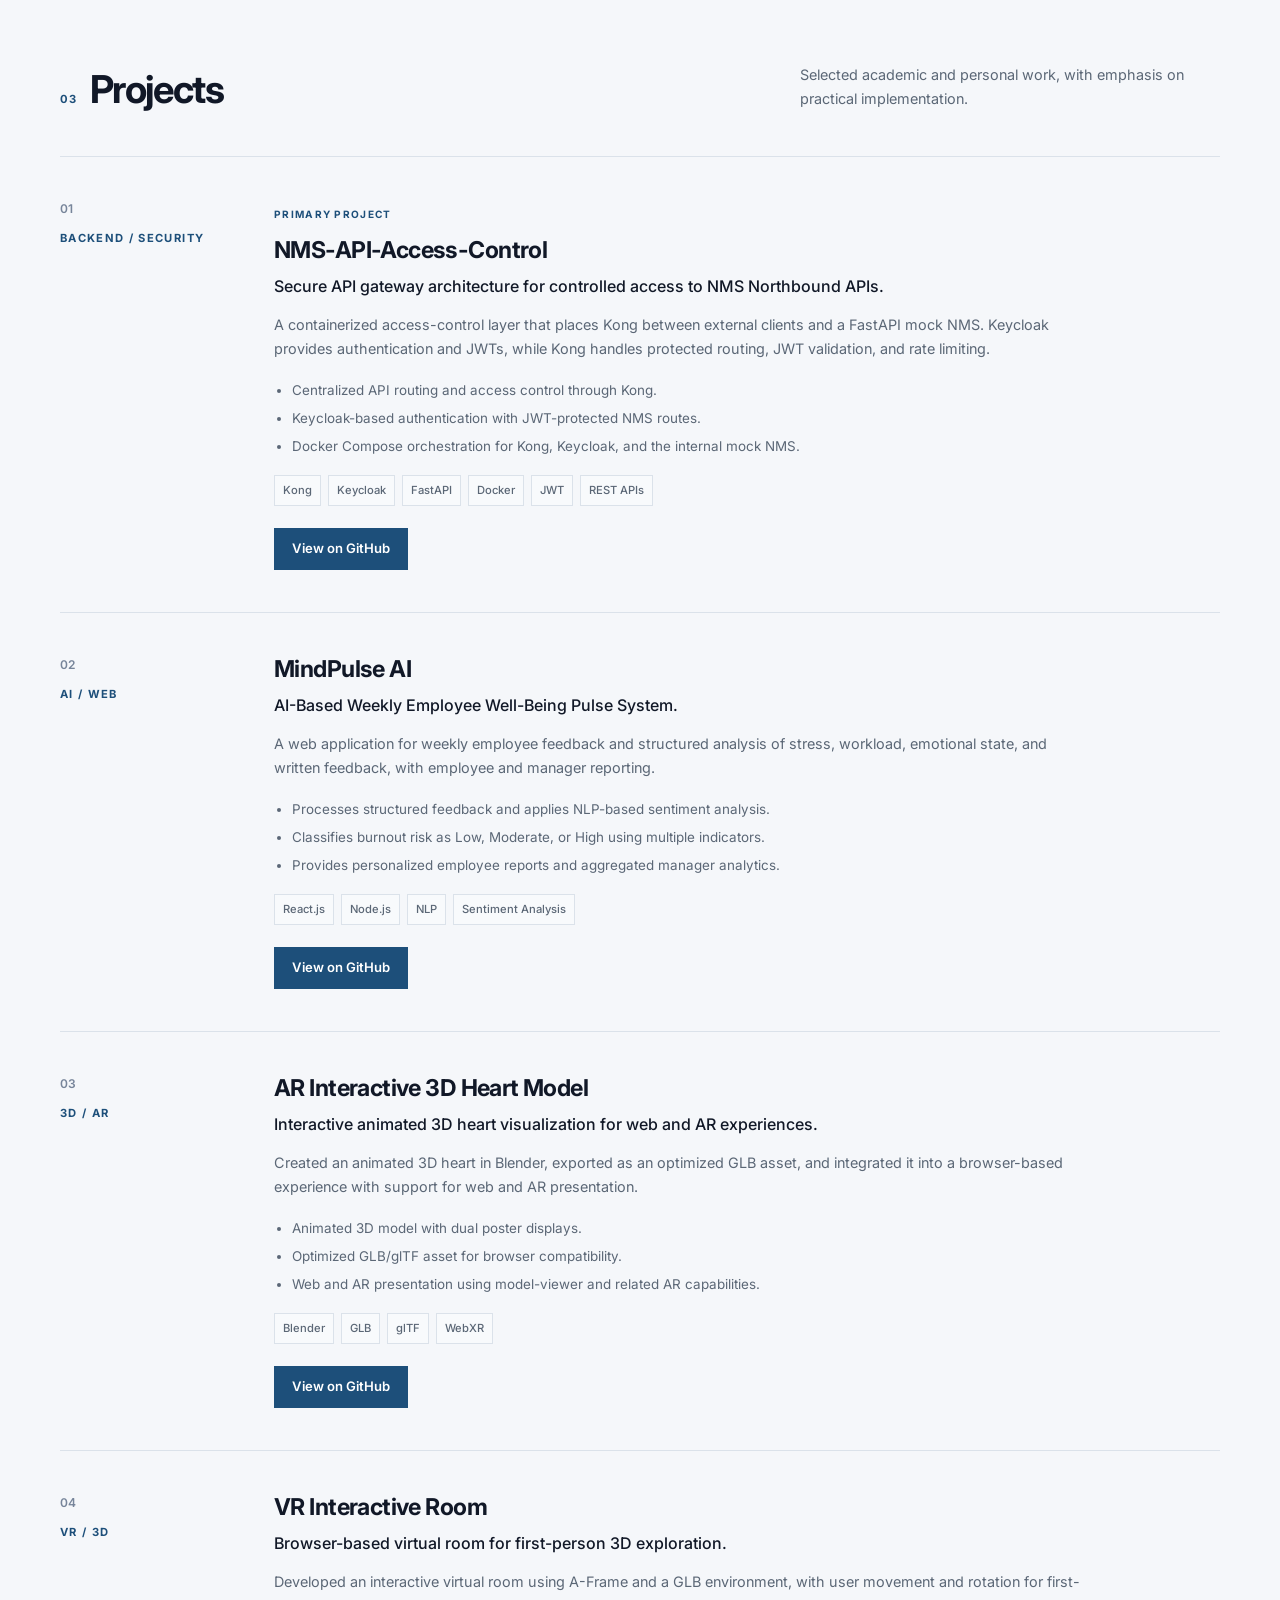
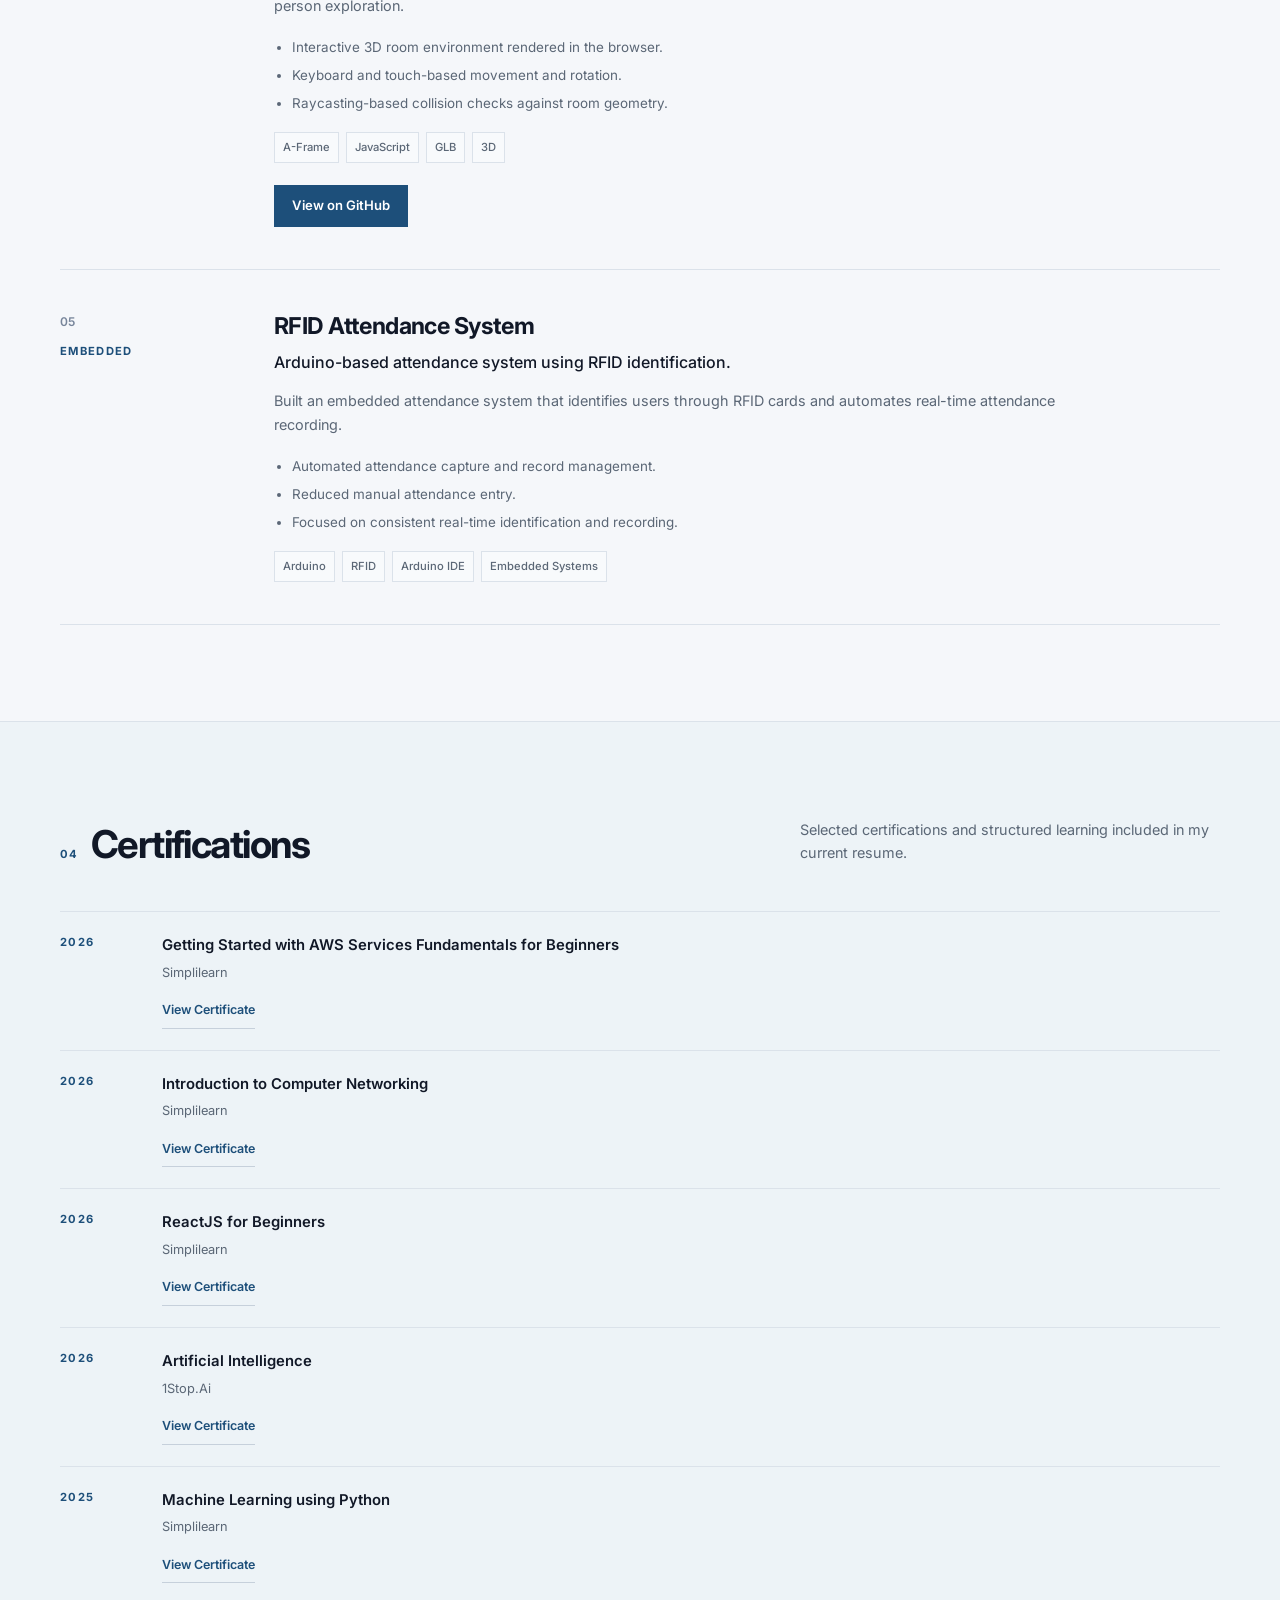
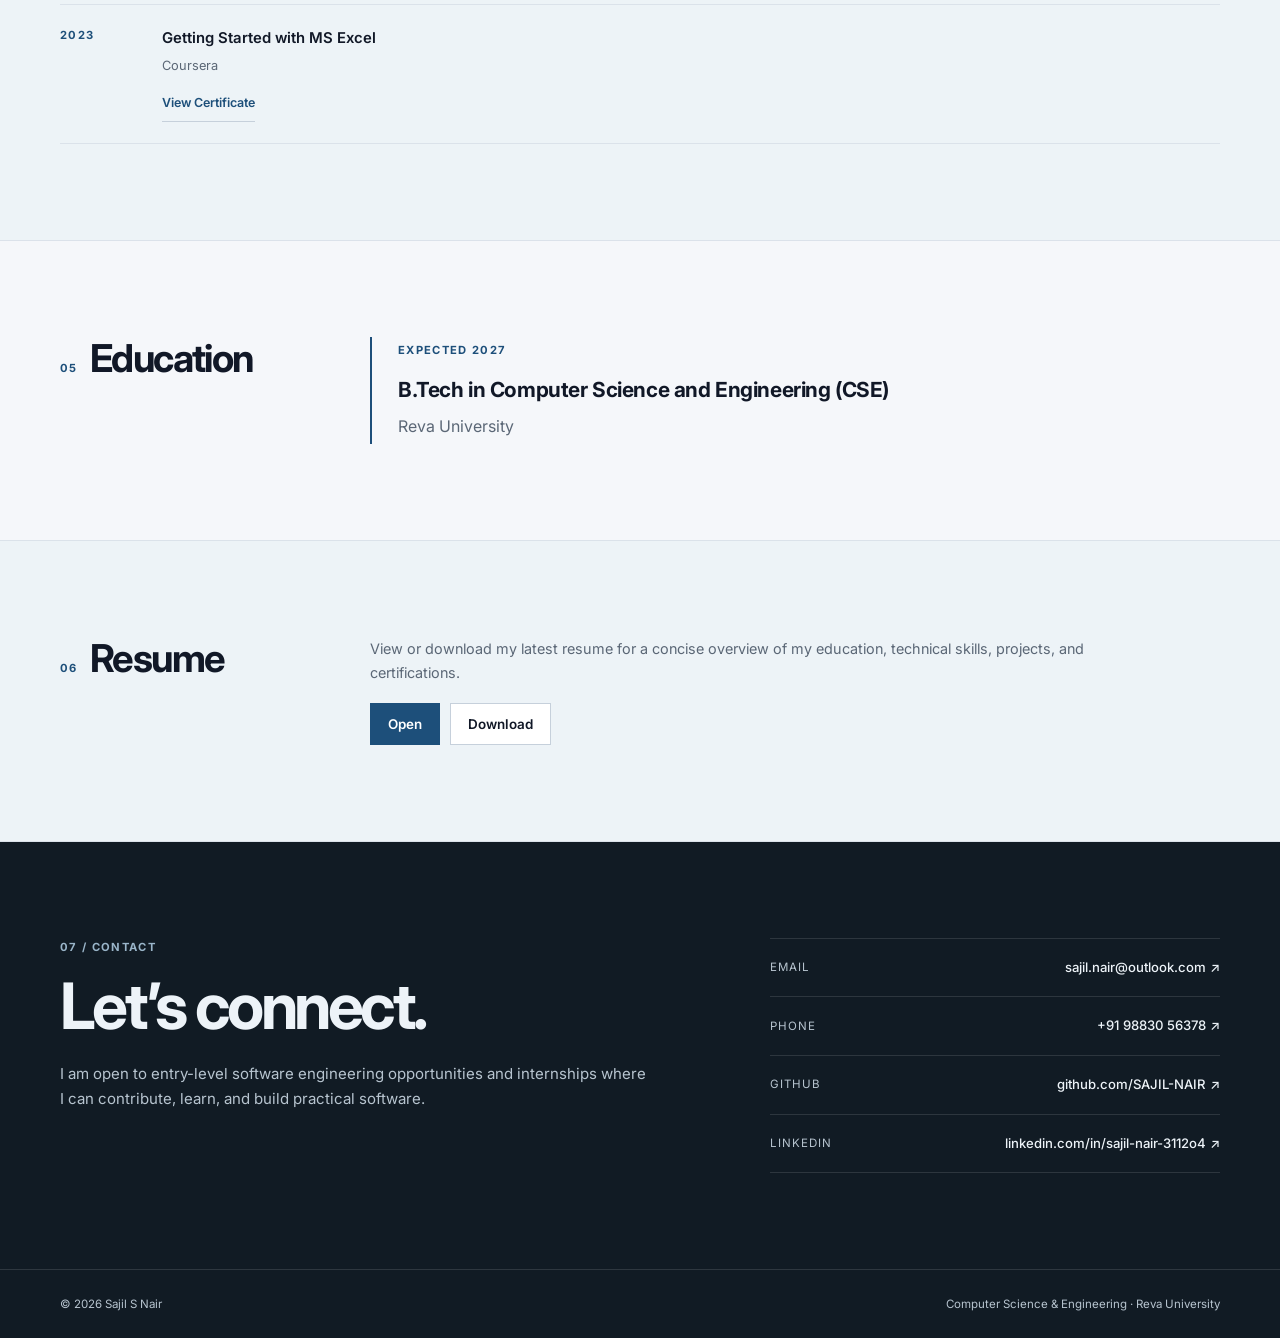
==== commit 67777e1e: "Final portfolio updates" ====
--- a/index.html
+++ b/index.html
@@ -274,7 +274,6 @@
                 <li>Focused on consistent real-time identification and recording.</li>
               </ul>
               <div class="tags"><span>Arduino</span><span>RFID</span><span>Arduino IDE</span><span>Embedded Systems</span></div>
-              <div class="project-actions"></div>
             </div>
           </article>
         </div>
--- a/style.css
+++ b/style.css
@@ -95,7 +95,7 @@
 .nav-controls {
   display: flex;
   align-items: center;
-  gap: 16px;
+  gap: 20px;
 }
 
 .brand {
@@ -229,7 +229,7 @@
 .resume-entry,
 .resume-section,
 .resume-intro {
-  transition: transform .2s ease, box-shadow .2s ease, border-color .2s ease;
+  transition: border-color .2s ease;
 }
 
 .hero-content {
@@ -537,12 +537,6 @@
   border-color: var(--accent-dark);
 }
 
-.project-button-disabled {
-  background: var(--surface);
-  border-color: var(--line);
-  color: var(--muted);
-  cursor: default;
-}
 
 .featured-project .project-body {
   position: relative;
